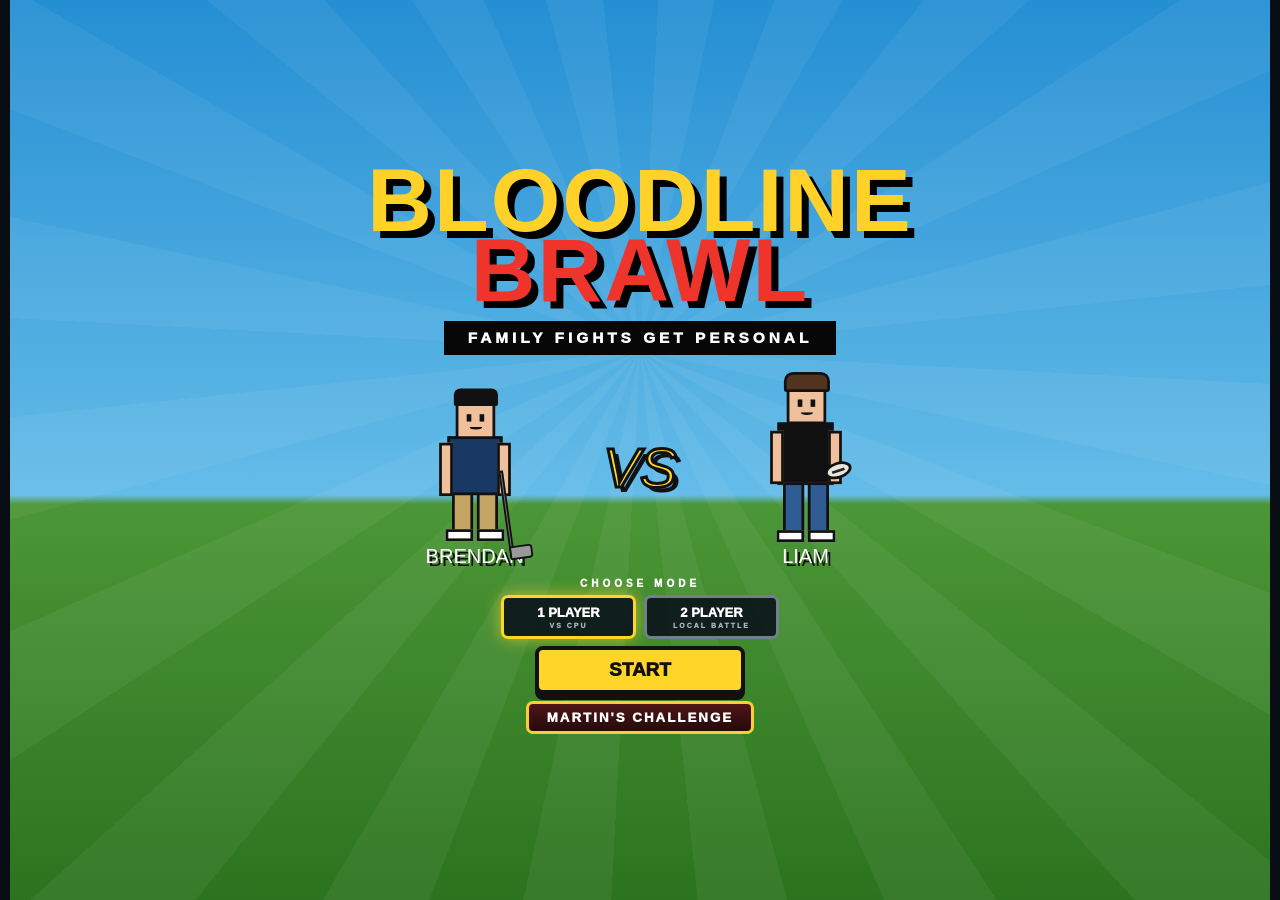
==== index.html @ a29c8150 "Update index.html" ====
<!DOCTYPE html>
<html lang="en">
<head>
  <meta charset="UTF-8">
  <meta
    name="viewport"
    content="width=device-width, initial-scale=1.0"
  >
  <title>Bloodline Brawl</title>
  <link rel="stylesheet" href="style.css">
</head>

<body>

<div id="game">

  <!-- =====================================================
       TITLE SCREEN
  ====================================================== -->

  <section
    id="titleScreen"
    class="screen title-screen active"
  >

    <div class="title-content">

      <h1 class="game-logo">
        BLOODLINE
        <span>BRAWL</span>
      </h1>

      <div class="tagline">
        FAMILY FIGHTS GET PERSONAL
      </div>


      <div class="title-versus-panel">

        <div class="title-fighter">

          <div
            id="titleLeftCharacter"
            class="title-character-space"
          ></div>

          <div
            id="titleLeftName"
            class="title-name"
          ></div>

        </div>


        <div class="title-vs">
          VS
        </div>


        <div class="title-fighter">

          <div
            id="titleRightCharacter"
            class="title-character-space"
          ></div>

          <div
            id="titleRightName"
            class="title-name"
          ></div>

        </div>

      </div>


      <div class="mode-title">
        CHOOSE MODE
      </div>


      <div class="mode-buttons">

        <button
          id="onePlayerButton"
          class="mode-button selected"
        >
          1 PLAYER
          <small>VS CPU</small>
        </button>

        <button
          id="twoPlayerButton"
          class="mode-button"
        >
          2 PLAYER
          <small>LOCAL BATTLE</small>
        </button>

      </div>


      <button
        id="startButton"
        class="big-button title-start"
      >
        START
      </button>


      <button
        id="martinChallengeButton"
        class="challenge-button"
      >
        MARTIN'S CHALLENGE
      </button>

    </div>

  </section>



  <!-- =====================================================
       CHARACTER SELECT
  ====================================================== -->

  <section
    id="selectScreen"
    class="screen select-screen"
  >

    <div
      id="selectModeLabel"
      class="screen-kicker"
    >
      1 PLAYER
    </div>

    <div class="screen-heading">
      SELECT YOUR FIGHTER
    </div>

    <div
      id="selectionPrompt"
      class="selection-prompt"
    >
      PLAYER 1 — CHOOSE YOUR FIGHTER
    </div>


    <div class="fighter-select">

      <button
        class="fighter-card"
        data-character="brendan"
      >
        <div
          class="card-model-holder"
          data-preview="brendan"
        ></div>
        <strong>BRENDAN</strong>
        <small>
          Golf Club • Big Drive • IPO
        </small>
      </button>


      <button
        class="fighter-card"
        data-character="grandaddy"
      >
        <div
          class="card-model-holder"
          data-preview="grandaddy"
        ></div>
        <strong>GRANDADDY</strong>
        <small>
          Hammer • Ladder • Yap Alert
        </small>
      </button>


      <button
        class="fighter-card"
        data-character="connor"
      >
        <div
          class="card-model-holder"
          data-preview="connor"
        ></div>
        <strong>CONNOR</strong>
        <small>
          Paintbrush • Paint Beast • Fried Chicken
        </small>
      </button>


      <button
        class="fighter-card"
        data-character="erin"
      >
        <div
          class="card-model-holder"
          data-preview="erin"
        ></div>
        <strong>ERIN</strong>
        <small>
          Hairbrush • Pimple Patch • Laundry Avalanche
        </small>
      </button>


      <button
        class="fighter-card"
        data-character="shannan"
      >
        <div
          class="card-model-holder"
          data-preview="shannan"
        ></div>
        <strong>SHANNAN</strong>
        <small>
          Syringe • Brainrot • Conspiracy
        </small>
      </button>


      <button
        class="fighter-card"
        data-character="liam"
      >
        <div
          class="card-model-holder"
          data-preview="liam"
        ></div>
        <strong>LIAM</strong>
        <small>
          Shoulder Check • Rugby Pass • Splash Zone
        </small>
      </button>


      <button
        class="fighter-card"
        data-character="grandmommy"
      >
        <div
          class="card-model-holder"
          data-preview="grandmommy"
        ></div>
        <strong>GRANDMOMMY</strong>
        <small>
          Spatula • Don Assist • Chair Yoga
        </small>
      </button>


      <button
        class="fighter-card"
        data-character="sean"
      >
        <div
          class="card-model-holder"
          data-preview="sean"
        ></div>
        <strong>SEAN</strong>
        <small>
          Baseball Bat • Plates • Zombie Deer
        </small>
      </button>


      <button
        id="martinCard"
        class="fighter-card locked"
        data-character="martin"
      >

        <div
          class="card-model-holder"
          data-preview="martin"
        ></div>

        <div class="lock-overlay">
          <strong>LOCKED</strong>
          <small>BEAT MARTIN TO UNLOCK</small>
        </div>

        <strong>MARTIN</strong>
        <small>
          Paws • Dog Breath • Clyde Returns
        </small>

      </button>

    </div>


    <div
      id="selectionText"
      class="selection-summary"
    >
      PLAYER 1: NOT SELECTED
    </div>


    <div class="screen-button-row">

      <button
        id="backToTitleButton"
        class="secondary-button"
      >
        BACK
      </button>

      <button
        id="mapSelectButton"
        class="big-button"
        disabled
      >
        CHOOSE MAP
      </button>

    </div>

  </section>



  <!-- =====================================================
       MARTIN CHALLENGE
  ====================================================== -->

  <section
    id="challengeScreen"
    class="screen challenge-screen"
  >

    <div class="challenge-kicker">
      SPECIAL CHALLENGE
    </div>

    <div class="screen-heading">
      DEFEAT MARTIN
    </div>

    <div class="challenge-layout">

      <div class="challenge-boss-panel">

        <div class="boss-label">
          BOSS
        </div>

        <div
          id="challengeMartinPreview"
          class="challenge-martin-preview"
        ></div>

        <div class="boss-name">
          MARTIN
        </div>

        <div class="boss-stats">
          115 HP • TOUGHER AI
        </div>

      </div>


      <div class="challenge-picker">

        <div class="challenge-prompt">
          CHOOSE YOUR FIGHTER
        </div>

        <div
          id="challengeFighterGrid"
          class="challenge-fighter-grid"
        ></div>

      </div>

    </div>


    <button
      id="challengeBackButton"
      class="secondary-button"
    >
      BACK
    </button>

  </section>



  <!-- =====================================================
       MAP SELECT
  ====================================================== -->

  <section
    id="mapScreen"
    class="screen map-screen"
  >

    <div
      id="mapModeLabel"
      class="screen-kicker"
    >
      1 PLAYER
    </div>

    <div class="screen-heading">
      SELECT BATTLEFIELD
    </div>


    <div class="map-grid">

      <button
        class="map-card selected"
        data-map="virginia"
      >

        <div class="map-preview virginia-preview">
          <div class="preview-sun"></div>
          <div class="virginia-estate-preview"></div>
          <div class="preview-tree t1"></div>
          <div class="preview-tree t2"></div>
        </div>

        <strong>
          SUBURBAN VIRGINIA
        </strong>

        <small>
          Big lawns. Bigger houses. Family business on the front lawn.
        </small>

      </button>


      <button
        class="map-card"
        data-map="westhampton"
      >

        <div class="map-preview westhampton-preview">
          <div class="preview-sun beach-sun"></div>
          <div class="preview-ocean"></div>
          <div class="preview-umbrella"></div>
          <div class="preview-icecream">
            ICE CREAM
          </div>
        </div>

        <strong>
          WESTHAMPTON BEACH
        </strong>

        <small>
          Sun, sand, ice cream, and absolutely nowhere to run.
        </small>

      </button>


      <button
        class="map-card"
        data-map="newcanaan"
      >

        <div class="map-preview newcanaan-preview">

          <div class="nc-preview-building nc-red">
            MARKET
          </div>

          <div class="nc-preview-building nc-white">
            CAFE
          </div>

          <div class="nc-preview-building nc-brick">
            SHOPS
          </div>

          <div class="preview-lamp"></div>

        </div>

        <strong>
          NEW CANAAN
        </strong>

        <small>
          Small-town charm. Big-time problems.
        </small>

      </button>


      <button
        class="map-card"
        data-map="madrid"
      >

        <div class="map-preview madrid-preview">
          <div class="madrid-preview-left"></div>
          <div class="madrid-preview-right"></div>
          <div class="madrid-preview-balcony b1"></div>
          <div class="madrid-preview-balcony b2"></div>
          <div class="preview-fountain"></div>
        </div>

        <strong>
          MADRID
        </strong>

        <small>
          A sunlit Spanish plaza built for a family showdown.
        </small>

      </button>

    </div>


    <div
      id="mapSelectionText"
      class="selection-summary"
    >
      MAP: SUBURBAN VIRGINIA
    </div>


    <div class="screen-button-row">

      <button
        id="backToFighterButton"
        class="secondary-button"
      >
        BACK
      </button>

      <button
        id="fightButton"
        class="big-button"
      >
        FIGHT
      </button>

    </div>

  </section>



  <!-- =====================================================
       FIGHT SCREEN
  ====================================================== -->

  <section
    id="fightScreen"
    class="screen fight-screen"
  >

    <div class="hud">

      <div class="hud-side">

        <div
          id="player1Name"
          class="hud-name"
        ></div>

        <div class="health-bar">

          <div
            id="player1DamageTrail"
            class="damage-trail"
          ></div>

          <div
            id="player1Health"
            class="health-fill"
          ></div>

        </div>

        <div class="ultimate-bar">
          <div id="player1Ultimate"></div>
        </div>

      </div>


      <div class="center-hud">

        <div
          id="roundScore"
          class="round-score"
        >
          0 - 0
        </div>

        <div
          id="roundLabel"
          class="round-label"
        >
          ROUND 1
        </div>

        <div
          id="roundText"
          class="round-text"
        ></div>

      </div>


      <div class="hud-side right">

        <div
          id="player2Name"
          class="hud-name"
        ></div>

        <div class="health-bar">

          <div
            id="player2DamageTrail"
            class="damage-trail"
          ></div>

          <div
            id="player2Health"
            class="health-fill"
          ></div>

        </div>

        <div class="ultimate-bar">
          <div id="player2Ultimate"></div>
        </div>

      </div>

    </div>



    <div
      id="arena"
      class="arena map-virginia"
    >

      <div class="map-decor">
        <div class="map-extra decor-one"></div>
        <div class="map-extra decor-two"></div>
        <div class="map-extra decor-three"></div>
        <div class="map-extra decor-four"></div>
      </div>


      <div id="effects"></div>


      <div
        id="battleIntro"
        class="battle-intro hidden"
      >

        <div
          id="battleMapName"
          class="battle-map-name"
        ></div>

        <div
          id="battleIntroRound"
          class="battle-intro-round"
        >
          ROUND 1
        </div>

        <div
          id="battleIntroWord"
          class="battle-intro-word"
        >
          READY...
        </div>

      </div>



      <div
        id="player1Fighter"
        class="fight-character"
      >

        <div class="motion-layer">
          <div class="visual-layer">
            <div class="fighter-model-slot"></div>
          </div>
        </div>

      </div>


      <div
        id="player2Fighter"
        class="fight-character"
      >

        <div class="motion-layer">
          <div class="visual-layer">
            <div class="fighter-model-slot"></div>
          </div>
        </div>

      </div>



      <div class="arena-abilities p1-abilities">

        <div class="ability-unit">

          <div
            id="player1SpecialOrb"
            class="ability-orb special-orb"
          >
            <div
              id="player1SpecialIcon"
              class="ability-icon"
            ></div>
          </div>

          <span
            id="player1SpecialKey"
            class="ability-key"
          >
            E
          </span>

        </div>


        <div class="ability-unit">

          <div
            id="player1UltimateOrb"
            class="ability-orb ultimate-orb"
          >
            <div
              id="player1UltimateIcon"
              class="ability-icon"
            ></div>
          </div>

          <span
            id="player1UltimateKey"
            class="ability-key"
          >
            F
          </span>

        </div>

      </div>



      <div class="arena-abilities p2-abilities">

        <div class="ability-unit">

          <div
            id="player2SpecialOrb"
            class="ability-orb special-orb"
          >
            <div
              id="player2SpecialIcon"
              class="ability-icon"
            ></div>
          </div>

          <span
            id="player2SpecialKey"
            class="ability-key"
          >
            CPU
          </span>

        </div>


        <div class="ability-unit">

          <div
            id="player2UltimateOrb"
            class="ability-orb ultimate-orb"
          >
            <div
              id="player2UltimateIcon"
              class="ability-icon"
            ></div>
          </div>

          <span
            id="player2UltimateKey"
            class="ability-key"
          >
            CPU
          </span>

        </div>

      </div>



      <div
        id="koOverlay"
        class="ko-overlay hidden"
      >

        <div class="ko-text">
          K.O.
        </div>

        <div
          id="winnerText"
          class="winner-text"
        ></div>

        <div
          id="matchStatus"
          class="match-status"
        ></div>

        <button
          id="newGameButton"
          class="new-game-button hidden"
        >
          NEW GAME
        </button>

      </div>

    </div>



    <!-- ONE PLAYER CONTROLS -->

    <div
      id="onePlayerControls"
      class="control-panel"
    >

      <div class="keyboard-guide">

        <span>
          A / D
          <b>MOVE</b>
        </span>

        <span>
          W
          <b>JUMP</b>
        </span>

        <span>
          S
          <b>DUCK</b>
        </span>

        <span>
          Q
          <b>BLOCK</b>
        </span>

      </div>


      <div class="action-buttons">

        <button
          id="onePlayerAttackButton"
          class="action-button"
        >
          MELEE
          <small>R</small>
        </button>

        <button
          id="onePlayerSpecialButton"
          class="action-button special-action"
        >
          SPECIAL
          <small>E</small>
        </button>

        <button
          id="onePlayerUltimateButton"
          class="action-button ultimate-action"
        >
          ULTIMATE
          <small>F</small>
        </button>

      </div>

    </div>



    <!-- TWO PLAYER -->

    <div
      id="twoPlayerControls"
      class="two-player-controls hidden"
    >

      <div class="two-player-control-side">

        <strong>
          PLAYER 1
        </strong>

        <span>
          WASD • Q BLOCK
        </span>

        <div class="two-player-action-row">

          <button class="two-control-button">
            MELEE
            <small>R</small>
          </button>

          <button class="two-control-button special">
            SPECIAL
            <small>E</small>
          </button>

        </div>

        <small class="ultimate-key-note">
          F = ULTIMATE
        </small>

      </div>


      <div class="two-player-control-side right">

        <strong>
          PLAYER 2
        </strong>

        <span>
          ARROWS • I BLOCK
        </span>

        <div class="two-player-action-row">

          <button class="two-control-button">
            MELEE
            <small>J</small>
          </button>

          <button class="two-control-button special">
            SPECIAL
            <small>K</small>
          </button>

        </div>

        <small class="ultimate-key-note">
          L = ULTIMATE
        </small>

      </div>

    </div>

  </section>

</div>

<script src="script.js?v=3"></script>

</body>
</html>
---- style.css ----
/* =====================================================
   GLOBAL
===================================================== */

* {
  box-sizing: border-box;
}

html,
body {
  margin: 0;
  width: 100%;
  min-height: 100%;
}

body {
  background: #080c13;
  color: white;

  font-family:
    Arial,
    Helvetica,
    sans-serif;

  user-select: none;
  overflow-x: hidden;
}

button {
  font-family: inherit;
}

#game {
  width: 100%;
  max-width: 1260px;
  margin: auto;
}

.screen {
  display: none;

  width: 100%;
  min-height: 100vh;

  padding:
    18px
    22px;

  flex-direction: column;
  align-items: center;
  justify-content: center;
}

.screen.active {
  display: flex;
}

.hidden {
  display: none !important;
}


/* =====================================================
   BUTTONS
===================================================== */

.big-button {
  min-width: 210px;

  padding:
    12px
    34px;

  background: #ffd52a;
  color: #111;

  border:
    4px solid #111;

  border-radius: 8px;

  box-shadow:
    0 6px 0 #111;

  font-size: 21px;
  font-weight: 1000;

  cursor: pointer;
}

.big-button:disabled {
  opacity: 0.45;
  filter: grayscale(1);
}

.secondary-button {
  min-width: 120px;

  padding:
    12px 22px;

  background: #18222d;
  color: white;

  border:
    3px solid #7b8792;

  border-radius: 7px;

  font-weight: 900;
  cursor: pointer;
}


/* =====================================================
   TITLE SCREEN — FITS NORMAL LAPTOP
===================================================== */

.title-screen {
  position: relative;

  width: 100%;

  height: 100vh;
  height: 100dvh;

  min-height: 0;

  padding:
    8px 18px;

  overflow: hidden;

  background:
    linear-gradient(
      #258fd3 0%,
      #64bce8 55%,
      #4b9636 56%,
      #2c731f 100%
    );
}

.title-screen::before {
  content: "";

  position: absolute;
  inset: 0;

  background:
    repeating-conic-gradient(
      from -15deg at 50% 39%,
      rgba(255,255,255,0.05) 0deg 9deg,
      transparent 9deg 18deg
    );
}

.title-content {
  position: relative;
  z-index: 5;

  width: 100%;
  height: 100%;

  display: flex;

  flex-direction: column;

  align-items: center;
  justify-content: center;
}

.game-logo {
  margin:
    0
    0
    0;

  line-height: 0.78;

  text-align: center;

  font-family:
    Impact,
    "Arial Black",
    sans-serif;

  font-size:
    clamp(
      58px,
      7vw,
      94px
    );

  letter-spacing: 2px;

  color: #ffd129;

  text-shadow:
    7px 7px 0 #000;
}

.game-logo span {
  display: block;
  color: #ef352b;
}

.tagline {
  margin-top: 15px;

  padding:
    8px
    24px;

  background: #070707;

  font-size:
    clamp(
      11px,
      1.2vw,
      16px
    );

  font-weight: 1000;
  letter-spacing: 4px;
}

.title-versus-panel {
  width: 100%;

  display: grid;

  grid-template-columns:
    200px
    95px
    200px;

  align-items: center;
  justify-content: center;

  column-gap: 18px;

  margin:
    13px
    auto
    5px;
}

.title-fighter {
  width: 200px;

  display: flex;

  flex-direction: column;

  align-items: center;
}

.title-character-space {
  width: 145px;
  height: 175px;

  display: flex;

  align-items: flex-end;
  justify-content: center;
}

.title-character-space
.pixel-person,
.title-character-space
.martin-model {
  transform:
    scale(0.92);

  transform-origin:
    bottom center;
}

.title-name {
  width: 100%;

  margin-top: 2px;

  text-align: center;

  font-family:
    Impact,
    "Arial Black",
    sans-serif;

  font-size: 20px;

  text-shadow:
    3px 3px #111;
}

.title-vs {
  width: 95px;

  display: flex;

  align-items: center;
  justify-content: center;

  font-family:
    Impact,
    "Arial Black",
    sans-serif;

  font-size: 55px;

  font-style: italic;

  color: #ffd52a;

  -webkit-text-stroke:
    3px #111;

  text-shadow:
    5px 5px #111;
}

.mode-title {
  margin-top: 5px;

  font-size: 10px;

  font-weight: 1000;
  letter-spacing: 4px;
}

.mode-buttons {
  display: flex;

  gap: 8px;

  margin:
    6px
    0
    7px;
}

.mode-button {
  min-width: 135px;

  padding:
    7px
    14px;

  background:
    rgba(8,15,23,0.88);

  color: white;

  border:
    3px solid #71808c;

  border-radius: 7px;

  font-size: 13px;

  font-weight: 1000;

  cursor: pointer;
}

.mode-button small {
  display: block;

  margin-top: 2px;

  font-size: 7px;

  color: #aeb8c1;

  letter-spacing: 2px;
}

.mode-button.selected {
  border-color: #ffd529;

  box-shadow:
    0 0 16px rgba(255,213,41,0.65);
}

.title-start {
  padding:
    9px
    34px;

  font-size: 19px;
}

.challenge-button {
  margin-top: 7px;

  padding:
    6px
    18px;

  color: #fff;

  background:
    linear-gradient(
      #4e1515,
      #250b0b
    );

  border:
    3px solid #ffcc38;

  border-radius: 7px;

  font-weight: 1000;

  letter-spacing: 2px;

  cursor: pointer;
}


/* =====================================================
   SELECT
===================================================== */

.select-screen,
.map-screen,
.challenge-screen {
  background:
    radial-gradient(
      circle at top,
      #213c58,
      #070c13 68%
    );
}

.screen-kicker,
.challenge-kicker {
  margin-bottom: 6px;

  color: #ffd52a;

  font-size: 11px;

  font-weight: 1000;

  letter-spacing: 5px;
}

.challenge-kicker {
  color: #ff6055;
}

.screen-heading {
  margin-bottom: 16px;

  font-family:
    Impact,
    "Arial Black",
    sans-serif;

  font-size:
    clamp(
      34px,
      5vw,
      58px
    );

  text-align: center;

  text-shadow:
    4px 4px #000;
}

.selection-prompt {
  margin-bottom: 15px;

  padding:
    7px
    18px;

  background: #111820;

  border:
    2px solid #566575;

  font-weight: 1000;

  letter-spacing: 2px;
}

.fighter-select {
  width: 100%;
  max-width: 1080px;

  display: grid;

  grid-template-columns:
    repeat(
      3,
      minmax(220px,1fr)
    );

  gap: 16px;
}

.fighter-card {
  position: relative;

  min-height: 330px;

  padding:
    18px 12px;

  background:
    linear-gradient(
      #172432,
      #101720
    );

  color: white;

  border:
    4px solid #57626d;

  border-radius: 10px;

  display: flex;

  flex-direction: column;

  align-items: center;
  justify-content: flex-end;

  cursor: pointer;

  overflow: hidden;
}

.fighter-card.p1-selected {
  border-color: #40aaff;

  box-shadow:
    0 0 28px rgba(64,170,255,0.5);
}

.fighter-card.p2-selected {
  border-color: #ff5b55;

  box-shadow:
    0 0 28px rgba(255,91,85,0.5);
}

.card-model-holder {
  height: 220px;

  display: flex;

  align-items: flex-end;
  justify-content: center;
}

.card-model-holder
.pixel-person,
.card-model-holder
.martin-model {
  transform:
    scale(1.03);

  transform-origin:
    bottom center;
}

.fighter-card strong {
  margin-top: 13px;
  font-size: 21px;
}

.fighter-card small {
  min-height: 34px;

  margin-top: 7px;

  color: #abb5bf;

  font-size: 11px;
}

.lock-overlay {
  display: none;

  position: absolute;

  inset: 0;

  z-index: 60;

  background:
    rgba(0,0,0,0.6);

  align-items: center;
  justify-content: center;

  flex-direction: column;
}

.fighter-card.locked
.lock-overlay {
  display: flex;
}

.selection-summary {
  margin:
    17px
    0;

  font-size: 17px;

  font-weight: 1000;
}

.screen-button-row {
  display: flex;
  gap: 12px;
}


/* =====================================================
   BASE HUMAN
===================================================== */

.pixel-person {
  position: relative;

  width: 100px;
  height: 185px;
}

.face {
  position: absolute;

  width: 43px;
  height: 45px;

  left: 29px;
  top: 27px;

  background: #efc09b;

  border:
    3px solid #111;

  border-radius: 3px;

  z-index: 8;
}

.eye {
  position: absolute;

  width: 5px;
  height: 8px;

  top: 15px;

  background: #111;
}

.eye-left {
  left: 9px;
}

.eye-right {
  right: 9px;
}

.mouth {
  position: absolute;

  width: 14px;
  height: 6px;

  left: 12px;
  bottom: 7px;

  border-bottom:
    3px solid #111;

  border-radius: 50%;
}

.arm {
  position: absolute;

  width: 15px;
  height: 58px;

  top: 76px;

  background: #efc09b;

  border:
    3px solid #111;

  z-index: 10;

  transform-origin:
    50% 8px;
}

.left-arm {
  left: 11px;
}

.right-arm {
  right: 11px;
}

.leg {
  position: absolute;

  width: 23px;
  height: 54px;

  top: 127px;

  border:
    3px solid #111;
}

.left-leg {
  left: 25px;
}

.right-leg {
  right: 25px;
}

.white-shoe,
.dark-shoe {
  position: absolute;

  width: 30px;
  height: 13px;

  top: 170px;

  border:
    3px solid #111;
}

.white-shoe {
  background: white;
}

.dark-shoe {
  background: #292b2e;
}

.left-shoe {
  left: 18px;
}

.right-shoe {
  right: 18px;
}


/* =====================================================
   BRENDAN
===================================================== */

.brendan-hair {
  position: absolute;

  width: 48px;
  height: 19px;

  left: 27px;
  top: 17px;

  background: #111;

  border:
    3px solid #111;

  border-radius:
    7px 7px 2px 2px;

  z-index: 10;
}

.brendan-shirt {
  position: absolute;

  width: 60px;
  height: 64px;

  left: 20px;
  top: 69px;

  background: #173963;

  border:
    3px solid #111;

  z-index: 2;
}

.khaki {
  background: #c4a565;
}

.golf-club {
  position: absolute;

  width: 5px;
  height: 96px;

  left: 5px;
  top: 27px;

  background: #777;

  border:
    2px solid #111;

  transform:
    rotate(-8deg);
}

.golf-club::after {
  content: "";

  position: absolute;

  width: 21px;
  height: 11px;

  left: -2px;
  bottom: -4px;

  background: #999;

  border:
    2px solid #111;

  border-radius:
    2px 4px 4px 2px;
}


/* =====================================================
   GRANDADDY
===================================================== */

.grandaddy-hair {
  position: absolute;

  width: 54px;
  height: 21px;

  left: 24px;
  top: 28px;

  background: #ddd;

  z-index: 3;
}

.orange-hat {
  position: absolute;

  width: 59px;
  height: 25px;

  left: 21px;
  top: 8px;

  background: #f26822;

  border:
    3px solid #111;

  border-radius:
    12px 12px 3px 3px;

  z-index: 20;
}

.orange-brim {
  position: absolute;

  width: 38px;
  height: 9px;

  left: 8px;
  top: 29px;

  background: #f26822;

  border:
    3px solid #111;

  z-index: 21;
}

.hat-letter {
  position: absolute;

  top: 9px;
  left: 43px;

  color: navy;

  font-size: 18px;

  font-weight: 1000;

  z-index: 22;
}

.glasses,
.sean-glasses {
  position: absolute;

  width: 18px;
  height: 14px;

  top: 42px;

  border:
    3px solid #111;

  z-index: 15;
}

.glasses-left,
.sean-glasses-left {
  left: 31px;
}

.glasses-right,
.sean-glasses-right {
  left: 51px;
}

.glasses-bridge,
.sean-glasses-bridge {
  position: absolute;

  width: 7px;
  height: 3px;

  left: 47px;
  top: 48px;

  background: #111;

  z-index: 16;
}

.grandaddy-shirt {
  position: absolute;

  width: 62px;
  height: 65px;

  left: 19px;
  top: 70px;

  background: #233f68;

  border:
    3px solid #111;
}

.black-pants {
  background: #161616;
}

.hammer {
  position: absolute;

  width: 6px;
  height: 68px;

  left: 10px;
  top: -26px;

  background: #79512f;

  border:
    2px solid #111;

  transform:
    rotate(24deg);
}

.hammer::before {
  content: "";

  position: absolute;

  width: 30px;
  height: 14px;

  left: -12px;
  top: -10px;

  background: #777;

  border:
    2px solid #111;
}

.hammer-square {
  position: absolute;

  width: 8px;
  height: 8px;

  left: -1px;
  top: -4px;

  background: #aaa;

  border:
    2px solid #444;

  z-index: 3;
}


/* =====================================================
   CONNOR
===================================================== */

.connor-hair {
  position: absolute;

  width: 48px;
  height: 20px;

  left: 27px;
  top: 17px;

  background: #583a25;

  border:
    3px solid #111;

  border-radius:
    8px 8px 3px 3px;

  z-index: 10;
}

.connor-stubble {
  position: absolute;

  width: 39px;
  height: 24px;

  left: 31px;
  top: 45px;

  z-index: 7;

  border-left:
    3px solid rgba(103,72,50,0.82);

  border-right:
    3px solid rgba(103,72,50,0.82);

  border-bottom:
    4px solid rgba(103,72,50,0.82);

  border-radius:
    0 0 14px 14px;
}

.connor-shirt {
  position: absolute;

  width: 56px;
  height: 62px;

  left: 22px;
  top: 71px;

  background: #8e2727;

  border:
    3px solid #111;
}

.gray-pants {
  background: #777b82;
}

.paintbrush {
  position: absolute;

  width: 7px;
  height: 47px;

  left: 5px;
  top: 25px;

  background: #7b4b2a;

  border:
    2px solid #111;

  transform:
    rotate(20deg);
}

.paintbrush::before {
  content: "";

  position: absolute;

  width: 20px;
  height: 17px;

  left: -8px;
  top: -13px;

  background: #d9d0b2;

  border:
    2px solid #111;
}

.paintbrush::after {
  content: "";

  position: absolute;

  width: 18px;
  height: 7px;

  left: -7px;
  top: -15px;

  background: #3ba6d8;

  border:
    2px solid #111;
}


/* =====================================================
   ERIN
===================================================== */

.erin-hair {
  position: absolute;

  width: 52px;
  height: 53px;

  left: 25px;
  top: 15px;

  background: #e5c35c;

  border:
    3px solid #111;

  border-radius:
    12px 12px 7px 7px;

  z-index: 4;
}

.erin-model .face {
  z-index: 6;
}

.erin-shirt {
  position: absolute;

  width: 58px;
  height: 60px;

  left: 21px;
  top: 71px;

  background: #f7f7f7;

  border:
    3px solid #111;
}

.blue-jeans {
  background: #3971a8;
}

.hairbrush {
  position: absolute;

  width: 7px;
  height: 58px;

  left: -5px;
  top: 18px;

  background: #e58aa5;

  border:
    2px solid #111;

  transform:
    rotate(34deg);
}

.hairbrush::before {
  content: "";

  position: absolute;

  width: 22px;
  height: 29px;

  left: -9px;
  top: -17px;

  background: #e58aa5;

  border:
    2px solid #111;

  border-radius: 8px;
}

.hairbrush::after {
  content: "";

  position: absolute;

  width: 14px;
  height: 20px;

  left: -5px;
  top: -12px;

  background:
    repeating-linear-gradient(
      90deg,
      #333 0 2px,
      transparent 2px 5px
    );
}


/* =====================================================
   SHANNAN — FACE FIX + BETTER SYRINGE
===================================================== */

.shannan-hair {
  position: absolute;

  width: 52px;
  height: 44px;

  left: 25px;
  top: 12px;

  background: #7b4c2c;

  border:
    3px solid #111;

  border-radius:
    12px 12px 4px 4px;

  z-index: 4;
}

.shannan-hair::before,
.shannan-hair::after {
  content: "";

  position: absolute;

  width: 13px;
  height: 36px;

  top: 17px;

  background: #7b4c2c;

  border-bottom:
    3px solid #111;

  z-index: 3;
}

.shannan-hair::before {
  left: -7px;

  border-left:
    3px solid #111;
}

.shannan-hair::after {
  right: -7px;

  border-right:
    3px solid #111;
}

.shannan-model .face {
  z-index: 8;
}

.shannan-shirt {
  position: absolute;

  width: 58px;
  height: 61px;

  left: 21px;
  top: 71px;

  background: #597c9b;

  border:
    3px solid #111;
}

.shannan-pants {
  background: #3d4652;
}

.syringe {
  position: absolute;

  width: 13px;
  height: 50px;

  left: 1px;
  top: 17px;

  background:
    linear-gradient(
      90deg,
      #dff8ff 0 55%,
      #87d6eb 56% 100%
    );

  border:
    2px solid #111;

  transform:
    rotate(28deg);

  z-index: 25;
}

.syringe::before {
  content: "";

  position: absolute;

  width: 3px;
  height: 30px;

  left: 3px;
  top: -29px;

  background: #c5c5c5;

  border:
    1px solid #111;
}

.syringe::after {
  content: "";

  position: absolute;

  width: 21px;
  height: 6px;

  left: -6px;
  bottom: -6px;

  background: #728f9b;

  border:
    2px solid #111;
}

.syringe-plunger {
  position: absolute;

  width: 17px;
  height: 4px;

  left: -4px;
  bottom: 8px;

  background: #e7f8fb;

  border:
    1px solid #111;
}


/* =====================================================
   LIAM
===================================================== */

.liam-model {
  height: 198px;
}

.liam-hair {
  position: absolute;

  width: 50px;
  height: 22px;

  left: 26px;
  top: 12px;

  background: #51331f;

  border:
    3px solid #111;

  border-radius:
    10px 10px 3px 3px;

  z-index: 10;
}

.liam-model .face {
  top: 24px;
}

.liam-shirt {
  position: absolute;

  width: 61px;
  height: 68px;

  left: 19px;
  top: 67px;

  background: #101010;

  border:
    3px solid #111;
}

.liam-blue-pants {
  background: #315b93;
}

.liam-model .leg {
  top: 132px;
  height: 60px;
}

.liam-model
.white-shoe {
  top: 184px;
}

.rugby-ball {
  position: absolute;

  width: 30px;
  height: 18px;

  left: -7px;
  top: 31px;

  background: #e9e6dc;

  border:
    3px solid #111;

  border-radius: 60%;

  transform:
    rotate(-18deg);

  z-index: 12;
}

.rugby-ball::after {
  content: "";

  position: absolute;

  width: 14px;
  height: 3px;

  left: 5px;
  top: 5px;

  background: #222;
}


/* =====================================================
   GRANDMOMMY
===================================================== */

.grandmommy-model {
  transform:
    scale(0.84);

  transform-origin:
    bottom center;
}

.grandmommy-hair {
  position: absolute;

  width: 48px;
  height: 19px;

  left: 27px;
  top: 19px;

  background: #874c38;

  border:
    3px solid #111;

  z-index: 10;
}

.grandmommy-shirt {
  position: absolute;

  width: 60px;
  height: 63px;

  left: 20px;
  top: 70px;

  background: #7655a5;

  border:
    3px solid #111;
}

.grandmommy-pants {
  background: #aaa18e;
}

.spatula {
  position: absolute;

  width: 7px;
  height: 57px;

  left: 5px;
  top: 20px;

  background: #794d2f;

  border:
    2px solid #111;

  transform:
    rotate(22deg);
}

.spatula::before {
  content: "";

  position: absolute;

  width: 25px;
  height: 29px;

  left: -10px;
  top: -23px;

  background: #aaa;

  border:
    3px solid #111;

  border-radius:
    3px 3px 6px 6px;
}


/* =====================================================
   SEAN + GUITAR
===================================================== */

.sean-hair {
  position: absolute;

  width: 48px;
  height: 20px;

  left: 27px;
  top: 17px;

  background: #101010;

  border:
    3px solid #111;

  border-radius:
    8px 8px 2px 2px;

  z-index: 10;
}

.sean-shirt {
  position: absolute;

  width: 59px;
  height: 63px;

  left: 20px;
  top: 70px;

  background: #3e7d3b;

  border:
    3px solid #111;

  z-index: 5;
}

.sean-pants {
  background: #64472f;
}

.baseball-bat {
  position: absolute;

  width: 10px;
  height: 76px;

  left: 3px;
  top: -6px;

  background:
    linear-gradient(
      #d5ac75,
      #9a6f3f
    );

  border:
    2px solid #111;

  border-radius: 5px;

  transform:
    rotate(25deg);
}

.guitar-back {
  position: absolute;

  width: 23px;
  height: 47px;

  left: 65px;
  top: 78px;

  z-index: 2;

  background: #b87832;

  border:
    3px solid #111;

  border-radius:
    45% 45% 55% 55%;

  transform:
    rotate(-17deg);
}

.guitar-back::before {
  content: "";

  position: absolute;

  width: 7px;
  height: 54px;

  left: 7px;
  top: -44px;

  background: #754725;

  border:
    2px solid #111;
}


/* =====================================================
   MARTIN — BEIGE HIGHER-QUALITY
===================================================== */

.martin-model {
  position: relative;

  width: 115px;
  height: 105px;

  transform-origin:
    bottom center;
}

.martin-body {
  position: absolute;

  width: 72px;
  height: 43px;

  left: 24px;
  top: 42px;

  background:
    linear-gradient(
      #cbb788,
      #b99b68
    );

  border:
    4px solid #4b3825;

  border-radius:
    45% 50% 40% 40%;
}

.martin-chest {
  position: absolute;

  width: 31px;
  height: 33px;

  left: 30px;
  top: 49px;

  background: #e3d6ae;

  border-radius: 50%;
}

.martin-head {
  position: absolute;

  width: 56px;
  height: 50px;

  left: 5px;
  top: 18px;

  background:
    linear-gradient(
      #cdbd91,
      #b89b68
    );

  border:
    4px solid #4b3825;

  border-radius:
    44% 46% 45% 43%;

  z-index: 4;
}

.martin-face-light {
  position: absolute;

  width: 33px;
  height: 26px;

  left: 10px;
  top: 17px;

  background: #e9dcb8;

  border-radius: 50%;
}

.martin-eye {
  position: absolute;

  width: 6px;
  height: 6px;

  top: 15px;

  background: #111;

  border-radius: 50%;

  z-index: 6;
}

.martin-eye.left {
  left: 13px;
}

.martin-eye.right {
  right: 13px;
}

.martin-nose {
  position: absolute;

  width: 8px;
  height: 7px;

  left: 24px;
  top: 29px;

  background: #111;

  border-radius: 50%;

  z-index: 8;
}

.martin-ear {
  position: absolute;

  width: 19px;
  height: 28px;

  top: -12px;

  background: #b59665;

  border:
    4px solid #4b3825;

  clip-path:
    polygon(
      50% 0,
      100% 100%,
      0 100%
    );
}

.martin-ear.left {
  left: 2px;
}

.martin-ear.right {
  right: 2px;
}

.martin-tail {
  position: absolute;

  width: 40px;
  height: 13px;

  right: 2px;
  top: 47px;

  background: #b39765;

  border:
    4px solid #4b3825;

  transform:
    rotate(-25deg);

  border-radius: 30%;
}

.martin-leg {
  position: absolute;

  width: 14px;
  height: 29px;

  top: 76px;

  background: #d2bd8b;

  border:
    4px solid #4b3825;
}

.martin-leg.leg-one {
  left: 29px;
}

.martin-leg.leg-two {
  left: 48px;
}

.martin-leg.leg-three {
  left: 70px;
}

.martin-leg.leg-four {
  left: 87px;
}


/* =====================================================
   MAP SELECT PREVIEWS
===================================================== */

.map-grid {
  width: 100%;
  max-width: 1000px;

  display: grid;

  grid-template-columns:
    repeat(
      2,
      minmax(250px,1fr)
    );

  gap: 20px;
}

.map-card {
  padding: 10px;

  background: #121b25;

  color: white;

  border:
    4px solid #56616c;

  border-radius: 10px;

  cursor: pointer;
}

.map-card.selected {
  border-color: #ffd52a;
}

.map-preview {
  position: relative;

  width: 100%;
  height: 145px;

  overflow: hidden;

  border-radius: 6px;

  border:
    2px solid #050607;
}

.preview-sun {
  position: absolute;

  width: 28px;
  height: 28px;

  right: 28px;
  top: 16px;

  border-radius: 50%;

  background: #ffd752;
}

.virginia-preview {
  background:
    linear-gradient(
      #7fc9ea 0 48%,
      #57a643 49%,
      #39842d 100%
    );
}

.virginia-estate-preview {
  position: absolute;

  left: 50%;
  bottom: 38px;

  transform:
    translateX(-50%);

  width: 170px;
  height: 70px;

  background: #e6dfd1;

  border:
    3px solid #57493e;
}

.virginia-estate-preview::before {
  content: "";

  position: absolute;

  left: -7px;
  top: -35px;

  width: 178px;
  height: 40px;

  background: #55504c;

  clip-path:
    polygon(
      7% 100%,
      19% 20%,
      50% 0,
      81% 20%,
      93% 100%
    );
}

.preview-tree {
  position: absolute;

  bottom: 25px;

  width: 14px;
  height: 40px;

  background: #6b4429;
}

.preview-tree::before {
  content: "";

  position: absolute;

  width: 55px;
  height: 55px;

  left: -21px;
  top: -36px;

  border-radius: 50%;

  background: #2f7c2c;
}

.preview-tree.t1 {
  left: 8%;
}

.preview-tree.t2 {
  right: 8%;
}

.westhampton-preview {
  background:
    linear-gradient(
      #7cccf0 0 43%,
      #2088c4 44%,
      #2ba3d4 62%,
      #ead291 63%,
      #dfbe72 100%
    );
}

.beach-sun {
  left: 30px;
  right: auto;
}

.preview-ocean {
  position: absolute;

  left: 0;
  right: 0;

  top: 65px;

  height: 4px;

  background:
    rgba(255,255,255,0.85);

  box-shadow:
    0 10px 0 rgba(255,255,255,0.45);
}

.preview-umbrella {
  position: absolute;

  right: 42px;
  bottom: 19px;

  width: 6px;
  height: 55px;

  background: #684b37;
}

.preview-umbrella::before {
  content: "";

  position: absolute;

  width: 70px;
  height: 35px;

  left: -32px;
  top: -5px;

  background:
    repeating-linear-gradient(
      90deg,
      #f04848 0 14px,
      white 14px 28px
    );

  border-radius:
    70px 70px 5px 5px;
}

.preview-icecream {
  position: absolute;

  left: 22px;
  bottom: 16px;

  width: 92px;
  height: 52px;

  background: #f3e5c6;

  border:
    3px solid #684b37;

  color: #684b37;

  font-size: 8px;

  font-weight: 1000;

  display: flex;

  align-items: center;
  justify-content: center;
}

.newcanaan-preview {
  background:
    linear-gradient(
      #8ac9e7 0 45%,
      #b9b3a8 46%,
      #686868 67%,
      #4d4d4d 100%
    );
}

.nc-preview-building {
  position: absolute;

  bottom: 46px;

  height: 75px;

  padding-top: 8px;

  border:
    3px solid #36291f;

  font-size: 9px;

  font-weight: 1000;

  color: #27201a;
}

.nc-red {
  left: 9px;

  width: 31%;

  background: #a94139;
}

.nc-white {
  left: 34.5%;

  width: 30%;

  background: #e8dfcf;
}

.nc-brick {
  right: 8px;

  width: 32%;

  background: #a55742;
}

.preview-lamp {
  position: absolute;

  left: 50%;
  bottom: 29px;

  width: 5px;
  height: 62px;

  background: #222;
}

.madrid-preview {
  background:
    linear-gradient(
      #71bee3 0 46%,
      #d0b582 47%,
      #b08d5f 100%
    );
}

.madrid-preview-left,
.madrid-preview-right {
  position: absolute;

  bottom: 43px;

  width: 43%;
  height: 96px;

  border:
    3px solid #704b31;
}

.madrid-preview-left {
  left: 2%;

  background: #d48c5f;
}

.madrid-preview-right {
  right: 2%;

  background: #d8b071;
}

.madrid-preview-balcony {
  position: absolute;

  width: 65px;
  height: 7px;

  bottom: 81px;

  background: #282828;

  border:
    2px solid #111;
}

.b1 {
  left: 10%;
}

.b2 {
  right: 10%;
}

.preview-fountain {
  position: absolute;

  left: 50%;
  bottom: 19px;

  transform:
    translateX(-50%);

  width: 72px;
  height: 25px;

  border-radius: 50%;

  background: #78bfd8;

  border:
    6px solid #95806b;
}


/* =====================================================
   FIGHT HUD
===================================================== */

.fight-screen {
  background: #090d12;

  justify-content: flex-start;
}

.hud {
  width: 100%;

  display: grid;

  grid-template-columns:
    1fr
    155px
    1fr;

  gap: 15px;

  align-items: start;
}

.hud-side.right {
  text-align: right;
}

.hud-name {
  margin-bottom: 5px;

  font-size: 18px;

  font-weight: 1000;
}

.health-bar {
  position: relative;

  width: 100%;
  height: 25px;

  background: #562020;

  border:
    3px solid white;

  overflow: hidden;
}

.damage-trail {
  position: absolute;

  inset: 0;

  width: 100%;

  background: #e14838;

  transition:
    width 0.65s ease-out;

  z-index: 1;
}

.health-fill {
  position: absolute;

  inset: 0;

  width: 100%;

  background: #2fd63a;

  transition:
    width 0.16s;

  z-index: 2;
}

.ultimate-bar {
  width: 100%;
  height: 11px;

  margin-top: 5px;

  background: #222;

  border:
    2px solid white;
}

.ultimate-bar div {
  width: 0;
  height: 100%;

  background: #ffd52a;

  transition:
    width 0.2s;
}

.center-hud {
  text-align: center;
}

.round-score {
  font-size: 25px;

  font-weight: 1000;
}

.round-label {
  margin-top: 5px;

  font-size: 10px;

  color: #8d98a2;

  font-weight: 1000;

  letter-spacing: 3px;
}

.round-text {
  min-height: 18px;

  margin-top: 4px;

  color: #ffd52a;

  font-size: 14px;

  font-weight: 1000;
}


/* =====================================================
   ARENA MAPS — RESTORED QUALITY
===================================================== */

.arena {
  position: relative;

  width: 100%;
  height: 500px;

  margin-top: 18px;

  overflow: hidden;

  border:
    4px solid #333;

  isolation: isolate;
}

.map-decor {
  position: absolute;

  inset: 0;

  z-index: -2;

  pointer-events: none;
}

.map-extra {
  display: none;
}

.map-virginia {
  background:
    linear-gradient(
      #7cc9eb 0 54%,
      #69b04e 55%,
      #3e8b31 100%
    );
}

.map-virginia .map-decor::before {
  content: "";

  position: absolute;

  left: 50%;
  bottom: 174px;

  transform:
    translateX(-50%);

  width: 410px;
  height: 170px;

  background:
    linear-gradient(
      90deg,
      #ddd5c8,
      #f0eadf 50%,
      #ddd5c8
    );

  border:
    7px solid #5b5147;
}

.map-virginia .map-decor::after {
  content: "";

  position: absolute;

  left: 50%;
  bottom: 334px;

  transform:
    translateX(-50%);

  width: 440px;
  height: 94px;

  background: #4d4a47;

  clip-path:
    polygon(
      6% 100%,
      18% 35%,
      38% 14%,
      50% 0,
      62% 14%,
      82% 35%,
      94% 100%
    );
}

.map-virginia .decor-one {
  display: block;

  position: absolute;

  left: 50%;
  bottom: 215px;

  transform:
    translateX(-50%);

  width: 325px;
  height: 74px;

  background:
    repeating-linear-gradient(
      90deg,
      transparent 0 24px,
      #739cad 24px 55px,
      #4c4b48 55px 60px,
      transparent 60px 82px
    );
}

.map-virginia .decor-two {
  display: block;

  position: absolute;

  left: 50%;
  bottom: 174px;

  transform:
    translateX(-50%);

  width: 52px;
  height: 95px;

  background: #684934;

  border:
    5px solid #3d3027;
}

.map-virginia .decor-three {
  display: block;

  position: absolute;

  left: 7%;
  right: 7%;
  bottom: 138px;

  height: 38px;

  background:
    linear-gradient(
      #2e7b2b,
      #205f21
    );

  border:
    4px solid #194d19;

  border-radius: 15px;
}

.map-westhampton {
  background:
    linear-gradient(
      #78c9ee 0 42%,
      #238fc9 43%,
      #2fa3d2 60%,
      #ead298 61%,
      #d7b56e 100%
    );
}

.map-westhampton .map-decor::before {
  content: "";

  position: absolute;

  left: 0;
  right: 0;

  top: 218px;

  height: 5px;

  background:
    rgba(255,255,255,0.9);

  box-shadow:
    0 17px 0 rgba(255,255,255,0.45),
    0 35px 0 rgba(255,255,255,0.25);
}

.map-westhampton .map-decor::after {
  content: "";

  position: absolute;

  right: 12%;
  bottom: 100px;

  width: 90px;
  height: 42px;

  border-radius:
    90px 90px 5px 5px;

  background:
    repeating-linear-gradient(
      90deg,
      #e44b4b 0 18px,
      white 18px 36px
    );

  border-bottom:
    5px solid #63452f;
}

.map-westhampton .decor-one {
  display: block;

  position: absolute;

  left: 7%;
  bottom: 82px;

  width: 120px;
  height: 84px;

  background: #f1e4c7;

  border:
    5px solid #684b37;

  z-index: 3;
}

.map-westhampton .decor-one::before {
  content: "";

  position: absolute;

  left: -8px;
  top: -24px;

  width: 126px;
  height: 27px;

  background:
    repeating-linear-gradient(
      90deg,
      #ef5555 0 18px,
      #fff4df 18px 36px
    );

  border:
    4px solid #684b37;
}

.map-westhampton .decor-one::after {
  content:
    "ICE CREAM";

  position: absolute;

  left: 16px;
  top: 20px;

  width: 76px;
  height: 38px;

  display: flex;

  align-items: center;
  justify-content: center;

  background: #6cb7cf;

  border:
    4px solid #684b37;

  color: white;

  font-size: 10px;

  font-weight: 1000;
}

.map-newcanaan {
  background:
    linear-gradient(
      #81c5e5 0 43%,
      #c8c4b9 44%,
      #c8c4b9 61%,
      #696969 62%,
      #454545 100%
    );
}

.map-newcanaan .map-decor::before {
  content:
    "MARKET       CAFE       BOOKS       SHOPS";

  position: absolute;

  left: 0;
  right: 0;

  bottom: 145px;

  height: 170px;

  padding:
    18px 30px;

  color: #2b2018;

  font-size: 12px;

  font-weight: 1000;

  letter-spacing: 3px;

  word-spacing: 50px;

  background:
    linear-gradient(
      90deg,
      #a9473f 0 24%,
      #e1dacd 24% 49%,
      #9d543f 49% 74%,
      #c8b296 74%
    );

  border-top:
    9px solid #614737;

  border-bottom:
    8px solid #4e3b2e;
}

.map-newcanaan .map-decor::after {
  content: "";

  position: absolute;

  left: 4%;
  right: 4%;

  bottom: 154px;

  height: 82px;

  background:
    repeating-linear-gradient(
      90deg,
      #79a8ba 0 75px,
      #3c4548 75px 81px,
      transparent 81px 112px
    );

  border-bottom:
    4px solid #42372f;
}

.map-madrid {
  background:
    linear-gradient(
      #72c2e5 0 48%,
      #d7bd86 49%,
      #bfa16a 100%
    );
}

.map-madrid .map-decor::before {
  content: "";

  position: absolute;

  left: 0;
  right: 0;

  bottom: 142px;

  height: 235px;

  background:
    linear-gradient(
      90deg,
      #d78b5d 0 20%,
      #c85f46 20% 40%,
      #dfb875 40% 61%,
      #d8905f 61% 81%,
      #c76d4d 81%
    );

  border-bottom:
    10px solid #78543a;
}

.map-madrid .map-decor::after {
  content: "";

  position: absolute;

  left: 3%;
  right: 3%;

  bottom: 188px;

  height: 135px;

  background:
    repeating-linear-gradient(
      90deg,
      #3d3733 0 20px,
      transparent 20px 58px
    );
}

.map-madrid .decor-one {
  display: block;

  position: absolute;

  left: 5%;
  right: 5%;

  bottom: 230px;

  height: 9px;

  background:
    repeating-linear-gradient(
      90deg,
      transparent 0 25px,
      #222 25px 78px,
      transparent 78px 110px
    );

  box-shadow:
    0 -67px 0 rgba(34,34,34,0.9);
}

.map-madrid .decor-two {
  display: block;

  position: absolute;

  left: 50%;
  bottom: 91px;

  transform:
    translateX(-50%);

  width: 140px;
  height: 38px;

  border-radius: 50%;

  background: #70bcd3;

  border:
    8px solid #8f806c;
}


/* =====================================================
   FIGHTER MOVEMENT + FACING
===================================================== */

.fight-character {
  position: absolute;

  bottom: 25px;

  width: 110px;
  height: 205px;

  transition:
    left 0.045s linear;

  z-index: 20;
}

.fight-character.face-left {
  transform:
    scaleX(-1);
}

.motion-layer,
.visual-layer {
  position: absolute;

  inset: 0;

  transform-origin:
    bottom center;
}

.walking .visual-layer {
  animation:
    walkBob
    0.22s
    infinite
    alternate;
}

@keyframes walkBob {

  from {
    transform:
      translateY(0);
  }

  to {
    transform:
      translateY(-4px);
  }

}

.crouching .visual-layer {
  transform:
    scaleY(0.68);

  transform-origin:
    bottom center;
}

.stunned .visual-layer {
  filter:
    saturate(0.5)
    brightness(1.2);
}

.blocking .visual-layer {
  transform:
    translateX(-2px)
    scaleY(0.98);
}


/* =====================================================
   ABILITY HUD
===================================================== */

.arena-abilities {
  position: absolute;

  bottom: 10px;

  display: flex;

  gap: 9px;

  z-index: 150;
}

.p1-abilities {
  left: 12px;
}

.p2-abilities {
  right: 12px;
}

.ability-unit {
  display: flex;

  flex-direction: column;

  align-items: center;
}

.ability-orb {
  --fill: 0deg;

  position: relative;

  width: 54px;
  height: 54px;

  display: flex;

  align-items: center;
  justify-content: center;

  border-radius: 50%;

  border:
    3px solid rgba(255,255,255,0.75);

  overflow: hidden;

  background: #121921;
}

.ability-orb::before {
  content: "";

  position: absolute;

  inset: 0;

  background:
    conic-gradient(
      currentColor var(--fill),
      rgba(255,255,255,0.10) 0deg
    );
}

.ability-orb::after {
  content: "";

  position: absolute;

  inset: 6px;

  background:
    radial-gradient(
      circle,
      #25313e,
      #111820 72%
    );

  border-radius: 50%;
}

.ability-icon {
  position: relative;

  z-index: 10;

  width: 34px;
  height: 34px;

  display: flex;

  align-items: center;
  justify-content: center;

  font-size: 18px;

  font-weight: 1000;
}

.special-orb {
  color: #44bfff;
}

.ultimate-orb {
  color: #ffd52a;
}

.ability-key {
  margin-top: 2px;

  padding:
    2px 5px;

  min-width: 28px;

  background: #111;

  border-radius: 4px;

  font-size: 8px;

  font-weight: 1000;

  text-align: center;
}


/* ICONS */

.mini-golf-icon {
  width: 5px;
  height: 28px;

  background: #ddd;

  transform:
    rotate(25deg);
}

.mini-ladder-icon {
  width: 23px;
  height: 30px;

  border-left:
    4px solid #d2b27c;

  border-right:
    4px solid #d2b27c;

  background:
    repeating-linear-gradient(
      #d2b27c 0 3px,
      transparent 3px 8px
    );
}

.mini-paint-icon {
  width: 11px;
  height: 28px;

  background: #7d4d2d;

  transform:
    rotate(25deg);
}

.mini-paint-icon::before {
  content: "";

  position: absolute;

  width: 18px;
  height: 10px;

  left: -4px;
  top: -4px;

  background: #47a2d4;
}

.mini-patch-icon {
  width: 26px;
  height: 26px;

  border-radius: 50%;

  background: #ff9bc5;

  border:
    3px solid white;
}

.mini-phone-icon {
  width: 19px;
  height: 29px;

  border:
    3px solid white;

  border-radius: 4px;

  background:
    linear-gradient(
      #ff4d8c,
      #754bff,
      #49c8ff
    );
}

.mini-rugby-icon {
  width: 28px;
  height: 17px;

  border-radius: 60%;

  background: #e7e4d8;

  border:
    3px solid white;

  transform:
    rotate(-20deg);
}

.mini-don-icon,
.mini-ipo-icon,
.mini-clyde-icon,
.mini-yap-icon {
  font-family:
    Impact,
    sans-serif;
}

.mini-don-icon {
  color: #ff5a4f;
}

.mini-ipo-icon {
  color: #ffd52a;
}

.mini-yap-icon {
  color: #ff4e43;

  font-size: 11px;
}

.mini-clyde-icon {
  color: #79cf63;

  font-size: 24px;
}

.mini-dish-icon {
  width: 27px;
  height: 11px;

  border-radius: 50%;

  background: white;

  border:
    3px solid #8aa0af;
}

.mini-breath-icon {
  width: 30px;
  height: 22px;

  background:
    radial-gradient(
      circle at 20% 70%,
      #afe272 0 18%,
      transparent 19%
    ),
    radial-gradient(
      circle at 50% 35%,
      #afe272 0 20%,
      transparent 21%
    ),
    radial-gradient(
      circle at 80% 65%,
      #afe272 0 18%,
      transparent 19%
    );
}

.mini-chicken-icon,
.mini-laundry-icon {
  font-size: 23px;
}

.mini-ufo-icon {
  width: 31px;
  height: 13px;

  border-radius: 50%;

  background: #8c9094;

  border:
    2px solid white;
}

.mini-splash-icon {
  width: 27px;
  height: 20px;

  background: #52bfff;

  clip-path:
    polygon(
      0 70%,
      20% 40%,
      35% 70%,
      50% 20%,
      66% 70%,
      80% 40%,
      100% 70%,
      80% 100%,
      20% 100%
    );
}

.mini-chair-icon {
  width: 25px;
  height: 28px;

  border:
    4px solid #aa774b;

  border-bottom: 0;
}

.mini-deer-icon {
  font-size: 25px;
}


/* =====================================================
   EFFECTS
===================================================== */

#effects {
  position: absolute;

  inset: 0;

  z-index: 50;

  pointer-events: none;
}

.effect {
  position: absolute;

  z-index: 100;
}

.comic-text {
  position: absolute;

  left: 50%;
  top: 20%;

  transform:
    translateX(-50%);

  font-family:
    Impact,
    "Arial Black",
    sans-serif;

  font-size:
    clamp(
      40px,
      7vw,
      80px
    );

  white-space: nowrap;

  -webkit-text-stroke:
    3px #111;

  text-shadow:
    6px 6px #111;

  z-index: 300;

  animation:
    comicPop
    1.55s
    forwards;
}

@keyframes comicPop {

  0% {
    opacity: 0;

    transform:
      translateX(-50%)
      scale(0.3);
  }

  20% {
    opacity: 1;

    transform:
      translateX(-50%)
      scale(1.12);
  }

  78% {
    opacity: 1;

    transform:
      translateX(-50%)
      scale(1);
  }

  100% {
    opacity: 0;

    transform:
      translateX(-50%)
      scale(0.93);
  }

}

.blue-text {
  color: #4ebcff;
}

.red-text {
  color: #ff5046;
}

.green-text {
  color: #57ff67;
}

.pink-text {
  color: #ff9bc5;
}

.purple-text {
  color: #c79bff;
}

.yellow-text {
  color: #ffd529;
}

.hit-spark-normal,
.hit-spark-special,
.hit-spark-ultimate {
  border-radius: 50%;

  animation:
    genericBurst
    0.3s
    forwards;
}

.hit-spark-normal {
  width: 28px;
  height: 28px;

  border:
    4px solid white;
}

.hit-spark-special {
  width: 40px;
  height: 40px;

  border:
    5px solid #4dc3ff;
}

.hit-spark-ultimate {
  width: 54px;
  height: 54px;

  border:
    6px solid #ffd52a;
}

@keyframes genericBurst {

  from {
    transform:
      scale(0.5);

    opacity: 1;
  }

  to {
    transform:
      scale(1.55);

    opacity: 0;
  }

}


/* =====================================================
   BRENDAN EFFECTS — RESTORED IPO
===================================================== */

.golf-ball {
  width: 13px;
  height: 13px;

  background: white;

  border:
    2px solid #aaa;

  border-radius: 50%;

  box-shadow:
    0 0 7px white;
}

.ipo-card {
  padding:
    7px 14px;

  background: #101821;

  color: white;

  border:
    3px solid #ffd52a;

  border-radius: 8px;

  font-size: 24px;

  font-weight: 1000;

  text-align: center;

  box-shadow:
    0 0 18px rgba(255,213,42,0.6);

  animation:
    ipoImpact
    0.7s
    forwards;
}

@keyframes ipoImpact {

  0% {
    transform:
      scale(0.5);

    opacity: 0;
  }

  65% {
    transform:
      scale(1.25);

    opacity: 1;
  }

  100% {
    transform:
      scale(1);

    opacity: 1;
  }

}


/* =====================================================
   CONNOR EFFECTS — RESTORED QUALITY
===================================================== */

.paint-splash {
  width: 72px;
  height: 37px;

  border-radius: 50%;

  background:
    radial-gradient(
      circle,
      #4da6d9 0 40%,
      #d2427c 41% 65%,
      #e4ba42 66%
    );

  animation:
    paintPop
    0.9s
    forwards;
}

@keyframes paintPop {

  0% {
    transform:
      scale(0.15);

    opacity: 0;
  }

  65% {
    transform:
      scale(1.18);

    opacity: 1;
  }

  100% {
    transform:
      scale(1);

    opacity: 1;
  }

}

.pixel-dino {
  position: absolute;

  width: 105px;
  height: 72px;

  transform-origin:
    center center;

  filter:
    drop-shadow(
      4px 5px 0 rgba(0,0,0,0.32)
    );
}

.pixel-dino-body {
  position: absolute;

  width: 54px;
  height: 31px;

  left: 26px;
  top: 25px;

  background: #4b9d4b;

  border:
    4px solid #173c20;
}

.pixel-dino-head {
  position: absolute;

  width: 38px;
  height: 30px;

  left: 65px;
  top: 9px;

  background: #58aa50;

  border:
    4px solid #173c20;
}

.pixel-dino-head::after {
  content: "";

  position: absolute;

  width: 24px;
  height: 14px;

  right: -12px;
  bottom: -5px;

  background: #58aa50;

  border:
    4px solid #173c20;
}

.pixel-dino-eye {
  position: absolute;

  width: 5px;
  height: 5px;

  left: 86px;
  top: 17px;

  background: #111;

  z-index: 4;
}

.pixel-dino-teeth {
  position: absolute;

  width: 19px;
  height: 6px;

  left: 92px;
  top: 37px;

  background:
    repeating-linear-gradient(
      90deg,
      white 0 4px,
      transparent 4px 7px
    );

  z-index: 5;
}

.pixel-dino-tail {
  position: absolute;

  width: 44px;
  height: 15px;

  left: -6px;
  top: 29px;

  background: #438e45;

  border:
    4px solid #173c20;

  clip-path:
    polygon(
      0 50%,
      100% 0,
      100% 100%
    );
}

.pixel-dino-leg-one,
.pixel-dino-leg-two {
  position: absolute;

  width: 12px;
  height: 28px;

  top: 48px;

  background: #438e45;

  border:
    4px solid #173c20;
}

.pixel-dino-leg-one {
  left: 37px;
}

.pixel-dino-leg-two {
  left: 67px;
}

.pixel-dino-arm {
  position: absolute;

  width: 18px;
  height: 7px;

  left: 68px;
  top: 38px;

  background: #438e45;

  border:
    3px solid #173c20;

  transform:
    rotate(24deg);
}

.pixel-dino-paint-one,
.pixel-dino-paint-two,
.pixel-dino-paint-three {
  position: absolute;

  z-index: 6;

  width: 9px;
  height: 9px;
}

.pixel-dino-paint-one {
  left: 34px;
  top: 31px;

  background: #3c9ad1;
}

.pixel-dino-paint-two {
  left: 51px;
  top: 40px;

  background: #db4f81;
}

.pixel-dino-paint-three {
  left: 72px;
  top: 20px;

  background: #e6c347;
}

.chicken-bucket {
  padding:
    9px 13px;

  background: #e63932;

  border:
    4px solid white;

  border-radius:
    5px 5px 12px 12px;

  font-size: 33px;

  box-shadow:
    4px 5px 0 #222;
}


/* =====================================================
   ERIN EFFECTS — RESTORED PIMPLE PATCH
===================================================== */

.pimple-projectile {
  width: 28px;
  height: 28px;

  border-radius: 50%;

  background:
    rgba(255,155,195,0.92);

  border:
    3px solid white;

  box-shadow:
    0 0 12px rgba(255,155,195,0.95);
}

.pimple-stuck {
  width: 90px;
  height: 110px;

  border-radius: 45%;

  background:
    rgba(255,155,195,0.66);

  border:
    5px solid rgba(255,235,245,0.9);

  box-shadow:
    0 0 18px rgba(255,140,185,0.8);

  animation:
    patchStretch
    0.3s
    infinite
    alternate;
}

@keyframes patchStretch {

  from {
    transform:
      scaleX(0.96);
  }

  to {
    transform:
      scaleX(1.07);
  }

}

.laundry-item {
  font-size: 70px;

  filter:
    drop-shadow(
      3px 4px 0 rgba(0,0,0,0.4)
    );
}


/* =====================================================
   BRAINROT PHONE — REELS REELS RESTORED
===================================================== */

.brainrot-phone {
  position: absolute;

  width: 145px;
  height: 250px;

  background: #101010;

  border:
    8px solid #ddd;

  border-radius: 20px;

  box-shadow:
    0 0 30px rgba(255,80,170,0.8);

  overflow: hidden;

  z-index: 220;
}

.brainrot-phone::before {
  content: "";

  position: absolute;

  left: 50%;
  top: 6px;

  transform:
    translateX(-50%);

  width: 45px;
  height: 8px;

  border-radius: 10px;

  background: #333;
}

.brainrot-screen {
  position: absolute;

  inset:
    17px 8px 8px;

  background:
    linear-gradient(
      #ff4e75,
      #824dff,
      #38c4ff
    );

  overflow: hidden;
}

.brainrot-screen::before {
  content: "";

  position: absolute;

  width: 110px;
  height: 110px;

  left: 10px;
  top: 30px;

  border-radius: 50%;

  background:
    radial-gradient(
      circle,
      #ffd95d,
      #ef476f
    );

  animation:
    reelPulse
    0.35s
    infinite
    alternate;
}

.brainrot-screen::after {
  content:
    "REELS   REELS\A REELS   REELS";

  white-space: pre;

  position: absolute;

  left: 8px;
  right: 8px;
  bottom: 15px;

  color: white;

  font-size: 12px;

  font-weight: 1000;

  line-height: 1.6;

  text-align: center;
}

@keyframes reelPulse {

  from {
    transform:
      scale(0.9)
      rotate(-6deg);
  }

  to {
    transform:
      scale(1.1)
      rotate(6deg);
  }

}


/* =====================================================
   UFO
===================================================== */

.ufo {
  width: 190px;
  height: 95px;

  filter:
    drop-shadow(
      0 0 16px rgba(80,255,120,0.85)
    );
}

.ufo-dome {
  position: absolute;

  width: 90px;
  height: 47px;

  left: 50px;
  top: 1px;

  background:
    linear-gradient(
      #bff6ff,
      #6cc3d2
    );

  border:
    5px solid #3b4d50;

  border-radius:
    50% 50% 28% 28%;
}

.ufo-body {
  position: absolute;

  width: 180px;
  height: 48px;

  left: 5px;
  top: 35px;

  background:
    linear-gradient(
      #aeb3b5,
      #575c5f
    );

  border:
    5px solid #25292b;

  border-radius: 50%;
}

.ufo-light {
  position: absolute;

  width: 14px;
  height: 14px;

  top: 62px;

  border-radius: 50%;

  background: #6dff77;

  box-shadow:
    0 0 12px #6dff77;
}

.ufo-light.one {
  left: 45px;
}

.ufo-light.two {
  left: 88px;
}

.ufo-light.three {
  right: 45px;
}

.ufo-beam {
  width: 120px;
  height: 340px;

  background:
    linear-gradient(
      rgba(76,255,91,0.92),
      rgba(127,255,142,0.28)
    );

  clip-path:
    polygon(
      35% 0,
      65% 0,
      100% 100%,
      0 100%
    );
}


/* =====================================================
   DOG BREATH
===================================================== */

.dog-breath-cloud {
  width: 175px;
  height: 120px;

  border-radius: 50%;

  background:
    radial-gradient(
      circle,
      rgba(190,230,90,0.9) 0 35%,
      rgba(120,180,60,0.8) 36% 62%,
      rgba(80,130,50,0.35) 63%
    );

  box-shadow:
    0 0 25px rgba(150,220,80,0.8);

  filter:
    blur(1px);
}

.dog-breath-cloud::before,
.dog-breath-cloud::after {
  content: "";

  position: absolute;

  border-radius: 50%;

  background:
    rgba(160,215,80,0.75);
}

.dog-breath-cloud::before {
  width: 85px;
  height: 85px;

  left: -35px;
  top: 20px;
}

.dog-breath-cloud::after {
  width: 105px;
  height: 95px;

  right: -40px;
  top: 10px;
}


/* =====================================================
   CHAIR YOGA — RESTORED
===================================================== */

.yoga-chair {
  width: 80px;
  height: 90px;

  position: absolute;
}

.yoga-chair-seat {
  position: absolute;

  width: 60px;
  height: 18px;

  left: 10px;
  top: 47px;

  background: #9a6a42;

  border:
    4px solid #472f1f;
}

.yoga-chair-back {
  position: absolute;

  width: 57px;
  height: 52px;

  left: 12px;
  top: 0;

  background: #a9794b;

  border:
    4px solid #472f1f;
}

.yoga-chair::before,
.yoga-chair::after {
  content: "";

  position: absolute;

  width: 6px;
  height: 33px;

  bottom: 0;

  background: #6f472d;

  border:
    2px solid #352116;
}

.yoga-chair::before {
  left: 15px;
}

.yoga-chair::after {
  right: 15px;
}


/* =====================================================
   ZOMBIE DEER — RESTORED
===================================================== */

.deer-grave,
.grave {
  width: 76px;
  height: 82px;

  background: #6d6d6d;

  border:
    5px solid #303030;

  border-radius:
    28px 28px 4px 4px;

  color: white;

  font-family:
    Impact,
    sans-serif;

  text-align: center;

  padding-top: 25px;
}

.zombie-deer {
  width: 130px;
  height: 110px;

  position: absolute;

  filter:
    drop-shadow(
      4px 5px 0 rgba(0,0,0,0.35)
    );
}

.deer-body {
  position: absolute;

  width: 75px;
  height: 42px;

  left: 35px;
  top: 46px;

  background: #716447;

  border:
    4px solid #332d21;

  border-radius: 45%;
}

.deer-head {
  position: absolute;

  width: 40px;
  height: 50px;

  left: 8px;
  top: 20px;

  background: #786c4e;

  border:
    4px solid #332d21;

  border-radius:
    45% 45% 35% 35%;
}

.deer-head::before,
.deer-head::after {
  content: "";

  position: absolute;

  width: 18px;
  height: 24px;

  top: -22px;

  border-top:
    5px solid #d0c3a5;

  border-left:
    4px solid #d0c3a5;
}

.deer-head::before {
  left: 2px;

  transform:
    rotate(-20deg);
}

.deer-head::after {
  right: 2px;

  transform:
    scaleX(-1)
    rotate(-20deg);
}

.deer-eye {
  position: absolute;

  width: 7px;
  height: 7px;

  top: 34px;

  border-radius: 50%;

  background: #81ff62;

  box-shadow:
    0 0 8px #81ff62;
}

.deer-eye.left {
  left: 17px;
}

.deer-eye.right {
  left: 32px;
}

.deer-leg {
  position: absolute;

  width: 11px;
  height: 34px;

  top: 78px;

  background: #5b513c;

  border:
    4px solid #332d21;
}

.deer-leg.one {
  left: 43px;
}

.deer-leg.two {
  left: 61px;
}

.deer-leg.three {
  left: 85px;
}

.deer-leg.four {
  left: 103px;
}


/* =====================================================
   CLYDE — RESTORED
===================================================== */

.clyde-model {
  width: 110px;
  height: 100px;

  filter:
    drop-shadow(
      4px 5px 0 rgba(0,0,0,0.35)
    );
}

.clyde-body {
  position: absolute;

  width: 70px;
  height: 42px;

  left: 25px;
  top: 40px;

  background: #b8a36f;

  border:
    4px solid #413423;

  border-radius: 45%;
}

.clyde-zombie-side {
  position: absolute;

  right: 0;
  top: 0;

  width: 35px;
  height: 100%;

  background: #6c8b57;

  border-left:
    3px solid #3b4d2d;
}

.clyde-head {
  position: absolute;

  width: 57px;
  height: 51px;

  left: 5px;
  top: 15px;

  background: #b8a36f;

  border:
    4px solid #413423;

  border-radius: 45%;

  z-index: 3;
}

.clyde-face-light {
  position: absolute;

  width: 31px;
  height: 24px;

  left: 11px;
  top: 19px;

  background: #dfd0a7;

  border-radius: 50%;
}

.clyde-eye {
  position: absolute;

  width: 7px;
  height: 7px;

  top: 15px;

  border-radius: 50%;
}

.normal-eye {
  left: 13px;

  background: #111;
}

.zombie-eye {
  right: 13px;

  background: #88ff5d;

  box-shadow:
    0 0 8px #88ff5d;
}

.clyde-nose {
  position: absolute;

  width: 8px;
  height: 7px;

  left: 24px;
  top: 31px;

  background: #111;

  border-radius: 50%;
}

.clyde-ear {
  position: absolute;

  width: 19px;
  height: 27px;

  top: -14px;

  background: #9a8657;

  border:
    4px solid #413423;

  clip-path:
    polygon(
      50% 0,
      100% 100%,
      0 100%
    );
}

.clyde-ear.left {
  left: 2px;
}

.clyde-ear.right {
  right: 2px;

  background: #66804e;
}

.clyde-tail {
  position: absolute;

  width: 39px;
  height: 12px;

  right: 1px;
  top: 46px;

  background: #8b7a50;

  border:
    4px solid #413423;

  transform:
    rotate(-24deg);
}

.clyde-leg {
  position: absolute;

  width: 13px;
  height: 27px;

  top: 73px;

  background: #9f8d5d;

  border:
    4px solid #413423;
}

.clyde-leg.one {
  left: 30px;
}

.clyde-leg.two {
  left: 49px;
}

.clyde-leg.three {
  left: 70px;

  background: #657d50;
}

.clyde-leg.four {
  left: 88px;

  background: #657d50;
}


/* =====================================================
   OTHER EFFECTS
===================================================== */

.rugby-projectile {
  width: 38px;
  height: 22px;

  border-radius: 60%;

  background: #ece9df;

  border:
    3px solid #111;
}

.flying-dish {
  width: 47px;
  height: 17px;

  border-radius: 50%;

  background: #f6f6f4;

  border:
    4px solid #8b9ba5;

  box-shadow:
    inset 0 0 0 4px #d5e2e8,
    0 3px 5px rgba(0,0,0,0.3);
}

.food-projectile {
  font-size: 48px;

  filter:
    drop-shadow(
      3px 4px 0 rgba(0,0,0,0.35)
    );
}

.food-splat {
  width: 75px;
  height: 45px;

  border-radius: 50%;

  background:
    radial-gradient(
      circle,
      #ffcb43,
      #e66745 60%,
      transparent 62%
    );
}

.yap-alert {
  padding:
    10px 24px;

  background: #cc1111;

  border:
    5px solid #fff;

  color: white;

  font-family:
    Impact,
    "Arial Black",
    sans-serif;

  font-size:
    clamp(
      35px,
      6vw,
      65px
    );

  text-shadow:
    4px 4px #111;

  box-shadow:
    0 0 30px rgba(255,0,0,0.8);
}

.yap-siren {
  width: 55px;
  height: 45px;

  border-radius:
    50% 50% 20% 20%;

  background:
    linear-gradient(
      90deg,
      #ff2424,
      #ff8e8e
    );

  border:
    4px solid #111;

  box-shadow:
    0 0 30px red;
}


/* =====================================================
   BATTLE INTRO
===================================================== */

.battle-intro {
  position: absolute;

  inset: 0;

  z-index: 400;

  display: flex;

  flex-direction: column;

  align-items: center;
  justify-content: center;

  background:
    rgba(0,0,0,0.42);

  pointer-events: none;
}

.battle-map-name {
  margin-bottom: 9px;

  padding:
    7px 18px;

  background:
    rgba(0,0,0,0.82);

  border:
    2px solid white;

  font-weight: 1000;

  letter-spacing: 5px;
}

.battle-intro-round {
  margin-bottom: 7px;

  font-size: 35px;

  font-weight: 1000;

  letter-spacing: 8px;
}

.battle-intro-word {
  font-family:
    Impact,
    "Arial Black",
    sans-serif;

  font-size:
    clamp(
      65px,
      11vw,
      135px
    );

  color: #ffd52a;

  text-shadow:
    6px 6px #c52b25,
    11px 11px #111;
}


/* =====================================================
   CONTROLS
===================================================== */

.control-panel {
  width: 100%;

  margin-top: 12px;

  padding:
    10px 14px;

  display: flex;

  justify-content: space-between;

  align-items: center;

  gap: 18px;

  background: #111820;

  border:
    1px solid #303943;

  border-radius: 10px;
}

.keyboard-guide {
  display: flex;

  gap: 18px;

  flex-wrap: wrap;

  color: #9aa5b0;

  font-size: 11px;

  font-weight: 800;
}

.keyboard-guide span {
  display: flex;

  flex-direction: column;
}

.keyboard-guide b {
  color: white;
}

.action-buttons {
  display: flex;

  gap: 8px;
}

.action-button {
  min-width: 82px;

  padding:
    8px 12px;

  border: none;

  border-radius: 8px;

  font-size: 12px;

  font-weight: 1000;
}

.special-action {
  background: #5baeff;
}

.ultimate-action {
  background: #ffd52a;
}

.two-player-controls {
  width: 100%;

  margin-top: 12px;

  padding:
    10px 16px;

  display: grid;

  grid-template-columns:
    1fr 1fr;

  gap: 20px;

  background: #111820;

  border-radius: 8px;
}

.two-player-control-side {
  display: flex;

  flex-direction: column;

  align-items: flex-start;

  gap: 4px;
}

.two-player-control-side.right {
  align-items: flex-end;
}

.two-player-action-row {
  display: flex;

  gap: 7px;
}

.two-control-button {
  padding:
    7px 13px;

  border: 0;

  border-radius: 6px;

  font-weight: 1000;
}

.two-control-button.special {
  background: #59b1ff;
}

.ultimate-key-note {
  color: #ffd529;

  font-weight: 1000;
}


/* =====================================================
   KO
===================================================== */

.ko-overlay {
  position: absolute;

  inset: 0;

  z-index: 500;

  display: flex;

  flex-direction: column;

  align-items: center;
  justify-content: center;

  background:
    rgba(0,0,0,0.43);
}

.ko-text {
  font-family:
    Impact,
    "Arial Black",
    sans-serif;

  font-size:
    clamp(
      85px,
      15vw,
      150px
    );

  color: #ffcf27;

  text-shadow:
    7px 7px #b31916,
    12px 12px #111;
}

.winner-text {
  margin-top: 10px;

  font-size: 28px;

  font-weight: 1000;
}

.match-status {
  margin-top: 7px;

  color: #ffd52a;

  font-size: 15px;

  font-weight: 1000;

  letter-spacing: 3px;
}

.new-game-button {
  margin-top: 20px;

  padding:
    11px 26px;

  background: #111;

  color: white;

  border:
    3px solid white;

  border-radius: 6px;

  font-size: 17px;

  font-weight: 1000;

  cursor: pointer;
}


/* =====================================================
   RESPONSIVE
===================================================== */

@media (max-height: 820px) {

  .game-logo {
    font-size:
      clamp(
        52px,
        6vw,
        78px
      );
  }

  .tagline {
    margin-top: 10px;
  }

  .title-character-space {
    height: 150px;
  }

  .title-character-space
  .pixel-person,
  .title-character-space
  .martin-model {
    transform:
      scale(0.8);
  }

  .title-versus-panel {
    margin-top: 8px;
  }

  .title-vs {
    font-size: 48px;
  }

}

@media (max-width: 1000px) {

  .fighter-select {
    grid-template-columns:
      repeat(
        2,
        minmax(190px,1fr)
      );
  }

}

@media (max-width: 700px) {

  .fighter-select,
  .map-grid {
    grid-template-columns:
      1fr;
  }

  .arena {
    height: 400px;
  }

  .hud {
    grid-template-columns:
      1fr
      90px
      1fr;
  }

}


/* =====================================================
   MASTER UPDATE ADDITIONS
   Kelly + Leah + Sean ice cream cone + melee polish
   Existing visual systems above are intentionally preserved.
===================================================== */

/* -----------------------------------------------------
   KELLY
----------------------------------------------------- */

.kelly-model {
  height: 185px;
}

.kelly-hair {
  position: absolute;
  width: 50px;
  height: 24px;
  left: 26px;
  top: 16px;
  background: #65412a;
  border: 3px solid #111;
  border-radius: 10px 10px 4px 4px;
  z-index: 10;
}

.kelly-hair::before,
.kelly-hair::after {
  content: "";
  position: absolute;
  top: 12px;
  width: 10px;
  height: 24px;
  background: #65412a;
  border-bottom: 3px solid #111;
}

.kelly-hair::before {
  left: -5px;
  border-left: 3px solid #111;
}

.kelly-hair::after {
  right: -5px;
  border-right: 3px solid #111;
}

.kelly-shirt {
  position: absolute;
  width: 58px;
  height: 62px;
  left: 21px;
  top: 71px;
  background: #111;
  border: 3px solid #111;
  z-index: 5;
}

.kelly-pants {
  background: #74777c;
}

.shovel {
  position: absolute;
  width: 7px;
  height: 76px;
  left: 4px;
  top: -4px;
  background: #745034;
  border: 2px solid #111;
  transform: rotate(24deg);
  transform-origin: 50% 80%;
  z-index: 24;
}

.shovel::before {
  content: "";
  position: absolute;
  width: 28px;
  height: 33px;
  left: -12px;
  top: -28px;
  background: linear-gradient(#9ca3a8, #666d72);
  border: 3px solid #111;
  border-radius: 5px 5px 13px 13px;
  clip-path: polygon(16% 0, 84% 0, 100% 70%, 50% 100%, 0 70%);
}

.shovel::after {
  content: "";
  position: absolute;
  width: 20px;
  height: 14px;
  left: -8px;
  bottom: -12px;
  border: 4px solid #573a27;
  border-bottom: 0;
  border-radius: 12px 12px 0 0;
}

/* -----------------------------------------------------
   LEAH
----------------------------------------------------- */

.leah-model {
  height: 178px;
  transform: scale(0.96);
  transform-origin: bottom center;
}

.leah-hair {
  position: absolute;
  width: 52px;
  height: 48px;
  left: 25px;
  top: 14px;
  background: #111;
  border: 3px solid #111;
  border-radius: 12px 12px 6px 6px;
  z-index: 4;
}

.leah-model .face {
  z-index: 8;
}

.leah-hoodie {
  position: absolute;
  width: 62px;
  height: 65px;
  left: 19px;
  top: 69px;
  background: #7d838a;
  border: 3px solid #111;
  border-radius: 8px 8px 3px 3px;
  z-index: 5;
}

.leah-hoodie::before {
  content: "";
  position: absolute;
  width: 34px;
  height: 18px;
  left: 11px;
  top: -11px;
  border: 4px solid #636970;
  border-bottom: 0;
  border-radius: 18px 18px 0 0;
}

.leah-blue-pants {
  background: #35669d;
}

.knitting-needles {
  position: absolute;
  left: -3px;
  top: 15px;
  width: 28px;
  height: 58px;
  transform-origin: 50% 85%;
  z-index: 25;
}

.knitting-needles::before,
.knitting-needles::after {
  content: "";
  position: absolute;
  width: 4px;
  height: 61px;
  top: -5px;
  background: linear-gradient(#eee, #9ba4ac);
  border: 1px solid #111;
  border-radius: 3px;
  transform-origin: bottom center;
}

.knitting-needles::before {
  left: 7px;
  transform: rotate(-13deg);
}

.knitting-needles::after {
  right: 7px;
  transform: rotate(13deg);
}

/* -----------------------------------------------------
   SEAN / DAD ICE CREAM CONE
----------------------------------------------------- */

.guitar-back {
  display: none;
}

.ice-cream-cone {
  position: absolute;
  width: 30px;
  height: 58px;
  left: -7px;
  top: 5px;
  transform: rotate(21deg);
  transform-origin: 50% 85%;
  z-index: 26;
}

.ice-cream-cone::before {
  content: "";
  position: absolute;
  width: 31px;
  height: 31px;
  left: -1px;
  top: -10px;
  background: radial-gradient(circle at 42% 35%, #fff6de 0 25%, #f0c880 26% 64%, #d9a553 65%);
  border: 3px solid #111;
  border-radius: 50%;
  box-shadow: 0 -11px 0 -5px #efbf73;
}

.ice-cream-cone::after {
  content: "";
  position: absolute;
  width: 27px;
  height: 40px;
  left: 1px;
  top: 18px;
  background:
    repeating-linear-gradient(45deg, transparent 0 7px, rgba(110,71,35,0.4) 7px 9px),
    repeating-linear-gradient(-45deg, #d6a85f 0 7px, #a97736 7px 9px);
  border: 3px solid #111;
  clip-path: polygon(0 0, 100% 0, 50% 100%);
}

/* -----------------------------------------------------
   NEW ABILITY ICONS
----------------------------------------------------- */

.mini-pill-icon {
  position: relative;
  width: 29px;
  height: 15px;
  border-radius: 12px;
  background: linear-gradient(90deg, #ff6666 0 50%, #f7f7f7 50%);
  border: 2px solid white;
  transform: rotate(-25deg);
}

.mini-yarn-icon {
  width: 29px;
  height: 29px;
  border-radius: 50%;
  background:
    repeating-radial-gradient(circle at 40% 40%, #d46ad7 0 3px, #9f4fac 3px 6px);
  border: 2px solid white;
}

.mini-patient-icon {
  width: 30px;
  height: 24px;
  border-radius: 50%;
  background:
    radial-gradient(circle at 25% 60%, #95e25f 0 18%, transparent 20%),
    radial-gradient(circle at 55% 30%, #b26be8 0 20%, transparent 22%),
    radial-gradient(circle at 78% 65%, #72d348 0 18%, transparent 20%);
}

.mini-yarnageddon-icon {
  font-size: 25px;
  line-height: 1;
}

/* -----------------------------------------------------
   KELLY PILL PROJECTILES / PATIENT ZERO
----------------------------------------------------- */

.pill-projectile {
  width: 42px;
  height: 20px;
  border-radius: 14px;
  border: 3px solid #111;
  background: linear-gradient(90deg, #f15b64 0 49%, #f7f7f7 50% 100%);
  box-shadow: 0 3px 0 rgba(0,0,0,0.25);
}

.pill-projectile.blue {
  background: linear-gradient(90deg, #53a9ea 0 49%, #f7f7f7 50% 100%);
}

.pill-projectile.yellow {
  background: linear-gradient(90deg, #ffd45a 0 49%, #f7f7f7 50% 100%);
}

.patient-zero-cloud {
  width: 240px;
  height: 145px;
  border-radius: 50%;
  background:
    radial-gradient(circle at 25% 55%, rgba(137,219,83,0.95) 0 24%, transparent 26%),
    radial-gradient(circle at 48% 33%, rgba(166,92,211,0.92) 0 28%, transparent 30%),
    radial-gradient(circle at 70% 62%, rgba(101,185,63,0.92) 0 25%, transparent 27%),
    radial-gradient(circle at 52% 64%, rgba(129,74,179,0.8) 0 34%, transparent 36%);
  filter: drop-shadow(0 0 18px rgba(123,220,83,0.7));
  opacity: 0.94;
}

.patient-zero-cloud::before,
.patient-zero-cloud::after {
  content: "";
  position: absolute;
  border-radius: 50%;
  background: rgba(126,205,76,0.68);
}

.patient-zero-cloud::before {
  width: 95px;
  height: 95px;
  left: -42px;
  top: 28px;
}

.patient-zero-cloud::after {
  width: 105px;
  height: 105px;
  right: -42px;
  top: 16px;
  background: rgba(153,91,204,0.6);
}

.patient-zero-pulse {
  width: 70px;
  height: 70px;
  border: 8px solid #88db56;
  border-radius: 50%;
  box-shadow: 0 0 25px #a567d9;
  animation: patientPulse 0.85s forwards;
}

@keyframes patientPulse {
  from {
    transform: scale(0.2);
    opacity: 1;
  }
  to {
    transform: scale(4.2);
    opacity: 0;
  }
}

/* -----------------------------------------------------
   LEAH TANGLED / YARNAGEDDON
----------------------------------------------------- */

.yarn-projectile {
  width: 52px;
  height: 52px;
  border-radius: 50%;
  border: 3px solid #111;
  background:
    repeating-radial-gradient(circle at 42% 40%, #d16bd6 0 4px, #8f4997 4px 8px);
  filter: drop-shadow(3px 4px 0 rgba(0,0,0,0.28));
}

.yarn-projectile::after {
  content: "";
  position: absolute;
  width: 55px;
  height: 4px;
  right: 38px;
  top: 24px;
  background: #bd5bc5;
  border-radius: 4px;
}

.yarn-wrap {
  width: 95px;
  height: 135px;
  border-radius: 42%;
  border: 7px solid #bb5fc5;
  background:
    repeating-linear-gradient(18deg, transparent 0 9px, rgba(212,106,215,0.9) 9px 14px),
    repeating-linear-gradient(-18deg, transparent 0 12px, rgba(150,74,164,0.7) 12px 17px);
  box-shadow: 0 0 14px rgba(209,100,218,0.75);
  animation: yarnBind 0.3s infinite alternate;
}

@keyframes yarnBind {
  from { transform: scaleX(0.95); }
  to { transform: scaleX(1.04); }
}

.giant-yarn-ball {
  width: 92px;
  height: 92px;
  border-radius: 50%;
  border: 5px solid #4b2d50;
  background:
    repeating-radial-gradient(circle at 40% 40%, #d06bd7 0 6px, #8a4a93 6px 12px);
  filter: drop-shadow(5px 6px 0 rgba(0,0,0,0.32));
}

.knitting-burst {
  padding: 8px 16px;
  border: 4px solid #f2d9f5;
  border-radius: 12px;
  background: rgba(103,54,110,0.92);
  font-family: Impact, "Arial Black", sans-serif;
  font-size: 22px;
  letter-spacing: 2px;
  color: white;
  box-shadow: 0 0 20px rgba(209,105,215,0.55);
}

/* -----------------------------------------------------
   UNIVERSAL MELEE POLISH
   JS toggles the classes below only during basic attacks.
----------------------------------------------------- */

.fight-character.melee-windup .weapon-arm {
  animation: meleeArmWindup 0.12s ease-out forwards;
}

.fight-character.melee-strike .weapon-arm {
  animation: meleeArmStrike 0.16s cubic-bezier(.15,.75,.2,1) forwards;
}

.fight-character.melee-recover .weapon-arm {
  animation: meleeArmRecover 0.16s ease-out forwards;
}

@keyframes meleeArmWindup {
  from { transform: rotate(0deg); }
  to { transform: rotate(-27deg); }
}

@keyframes meleeArmStrike {
  from { transform: rotate(-27deg); }
  to { transform: rotate(54deg); }
}

@keyframes meleeArmRecover {
  from { transform: rotate(54deg); }
  to { transform: rotate(0deg); }
}

/* Larger readable individual weapon arcs. */
.fight-character.melee-strike .golf-club {
  animation: golfSwing 0.18s ease-out forwards;
}

.fight-character.melee-strike .hammer {
  animation: hammerSwing 0.18s ease-out forwards;
}

.fight-character.melee-strike .paintbrush {
  animation: brushSwing 0.18s ease-out forwards;
}

.fight-character.melee-strike .hairbrush {
  animation: hairbrushSwing 0.18s ease-out forwards;
}

.fight-character.melee-strike .syringe {
  animation: syringeThrust 0.17s ease-out forwards;
}

.fight-character.melee-strike .spatula {
  animation: spatulaSwing 0.18s ease-out forwards;
}

.fight-character.melee-strike .ice-cream-cone {
  animation: coneSwing 0.18s ease-out forwards;
}

.fight-character.melee-strike .shovel {
  animation: shovelSwing 0.19s ease-out forwards;
}

.fight-character.melee-strike .knitting-needles {
  animation: needleThrust 0.17s ease-out forwards;
}

@keyframes golfSwing {
  from { transform: rotate(-24deg); }
  to { transform: rotate(78deg); }
}

@keyframes hammerSwing {
  from { transform: rotate(-28deg); }
  to { transform: rotate(82deg); }
}

@keyframes brushSwing {
  from { transform: rotate(-18deg); }
  to { transform: rotate(73deg); }
}

@keyframes hairbrushSwing {
  from { transform: rotate(-20deg); }
  to { transform: rotate(76deg); }
}

@keyframes syringeThrust {
  from { transform: rotate(22deg) translateY(0); }
  to { transform: rotate(79deg) translateY(-18px); }
}

@keyframes spatulaSwing {
  from { transform: rotate(-18deg); }
  to { transform: rotate(76deg); }
}

@keyframes coneSwing {
  from { transform: rotate(-26deg); }
  to { transform: rotate(76deg); }
}

@keyframes shovelSwing {
  from { transform: rotate(-35deg); }
  to { transform: rotate(78deg); }
}

@keyframes needleThrust {
  from { transform: translateX(-2px) rotate(-8deg); }
  to { transform: translateX(27px) rotate(16deg); }
}

/* Liam's melee is a body-driven rugby shoulder check. */
.fight-character.liam-melee-windup .motion-layer {
  animation: liamShoulderWindup 0.12s ease-out forwards;
}

.fight-character.liam-melee-strike .motion-layer {
  animation: liamShoulderStrike 0.18s cubic-bezier(.12,.82,.2,1) forwards;
}

.fight-character.liam-melee-recover .motion-layer {
  animation: liamShoulderRecover 0.17s ease-out forwards;
}

@keyframes liamShoulderWindup {
  from { transform: translateX(0) rotate(0deg); }
  to { transform: translateX(-8px) rotate(-4deg); }
}

@keyframes liamShoulderStrike {
  from { transform: translateX(-8px) rotate(-4deg); }
  to { transform: translateX(34px) rotate(6deg); }
}

@keyframes liamShoulderRecover {
  from { transform: translateX(34px) rotate(6deg); }
  to { transform: translateX(0) rotate(0deg); }
}

/* Martin uses a paw swipe instead of a human weapon arm. */
.fight-character.martin-melee-windup .martin-head {
  animation: martinSwipeWindup 0.12s ease-out forwards;
}

.fight-character.martin-melee-strike .martin-model {
  animation: martinPawSwipe 0.18s ease-out forwards;
}

.fight-character.martin-melee-recover .martin-model {
  animation: martinSwipeRecover 0.16s ease-out forwards;
}

@keyframes martinSwipeWindup {
  from { transform: translateX(0); }
  to { transform: translateX(-7px); }
}

@keyframes martinPawSwipe {
  from { transform: translateX(-4px) rotate(-2deg); }
  to { transform: translateX(24px) rotate(5deg); }
}

@keyframes martinSwipeRecover {
  from { transform: translateX(24px) rotate(5deg); }
  to { transform: translateX(0) rotate(0deg); }
}

/* Defender recoil and impact feedback. */
.fight-character.hit-recoil .motion-layer {
  animation: fighterHitRecoil 0.2s ease-out;
}

.fight-character.block-recoil .motion-layer {
  animation: fighterBlockRecoil 0.16s ease-out;
}

@keyframes fighterHitRecoil {
  0% { transform: translateX(0) rotate(0deg); }
  45% { transform: translateX(-11px) rotate(-4deg); }
  100% { transform: translateX(0) rotate(0deg); }
}

@keyframes fighterBlockRecoil {
  0% { transform: translateX(0); }
  50% { transform: translateX(-6px); }
  100% { transform: translateX(0); }
}

.melee-impact-burst {
  width: 42px;
  height: 42px;
  border-radius: 50%;
  background:
    radial-gradient(circle, white 0 14%, #ffd34f 15% 33%, #ff6d3b 34% 52%, transparent 53%),
    conic-gradient(from 0deg, transparent 0 8%, white 8% 12%, transparent 12% 22%, white 22% 27%, transparent 27% 43%, white 43% 48%, transparent 48% 100%);
  filter: drop-shadow(0 0 7px rgba(255,220,90,0.9));
  animation: meleeBurst 0.22s forwards;
}

@keyframes meleeBurst {
  from {
    transform: scale(0.35) rotate(0deg);
    opacity: 1;
  }
  to {
    transform: scale(1.55) rotate(25deg);
    opacity: 0;
  }
}

.block-impact-burst {
  width: 34px;
  height: 34px;
  border-radius: 50%;
  border: 5px solid #78d3ff;
  box-shadow: 0 0 12px #78d3ff;
  animation: meleeBurst 0.2s forwards;
}

/* -----------------------------------------------------
   MARTIN GROUND ALIGNMENT / FACING SUPPORT
----------------------------------------------------- */

/* The fight wrapper supplies the arena baseline. Keep the Yorkie anchored
   to that baseline instead of visually centering him like a human. */
.fight-character .martin-model {
  position: absolute;
  left: 0;
  bottom: 0;
  margin: 0;
}

.fight-character.martin-fighter {
  height: 105px;
}

/* Preview versions retain their existing centered presentation. */
.card-model-holder .martin-model,
.title-character-space .martin-model,
.challenge-martin-preview .martin-model,
.challenge-choice-model .martin-model {
  position: relative;
  left: auto;
  bottom: auto;
}

/* -----------------------------------------------------
   TWO NEW CHARACTERS IN SELECT GRID
----------------------------------------------------- */

@media (min-width: 1001px) {
  .fighter-select {
    grid-template-columns: repeat(3, minmax(220px, 1fr));
  }
}
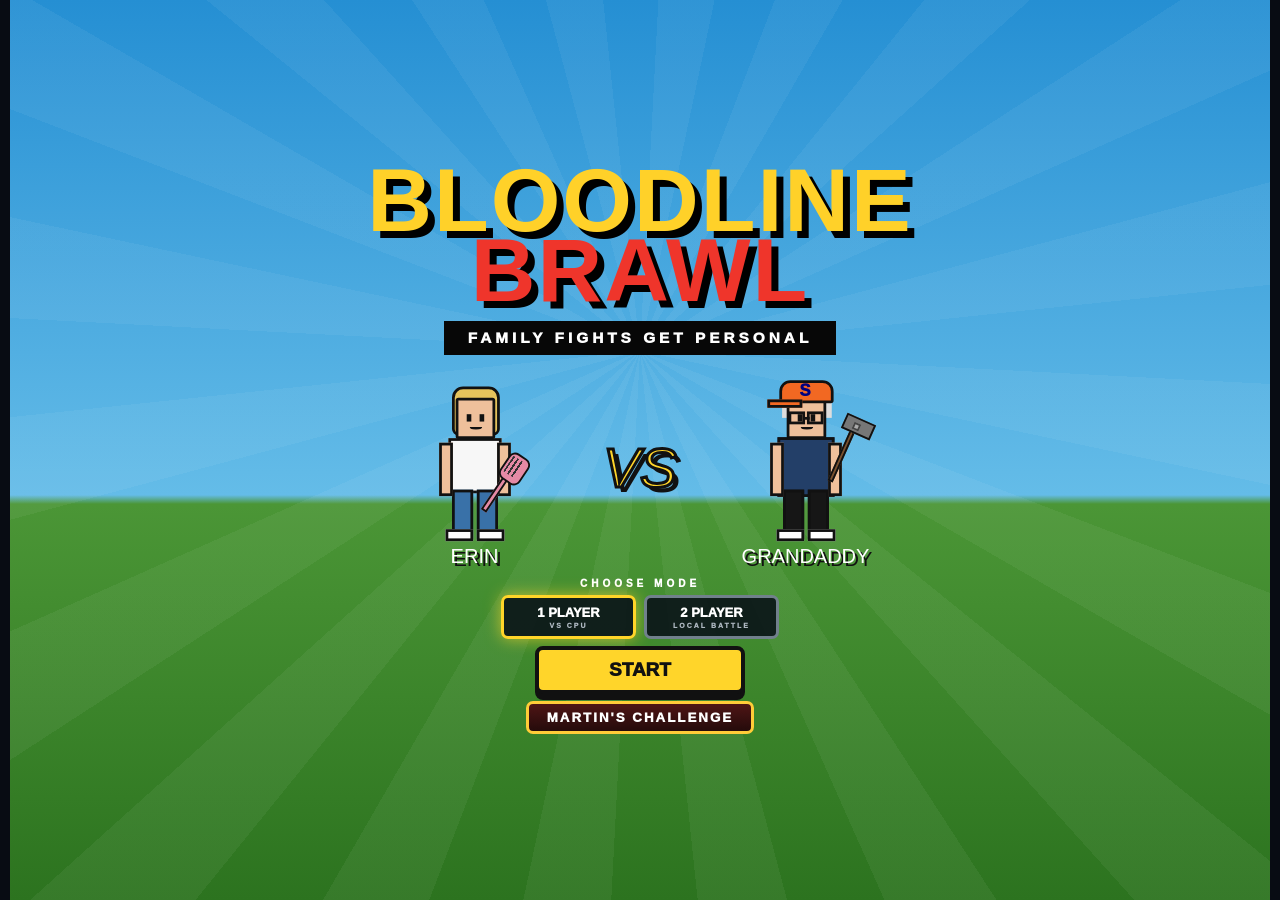
==== commit 7406af5a: "Load safe 2P controls patch" ====
--- a/index.html
+++ b/index.html
@@ -993,6 +993,7 @@
 </div>
 
 <script src="script.js?v=3"></script>
+<script src="game-updates.js?v=1"></script>
 
 </body>
 </html>
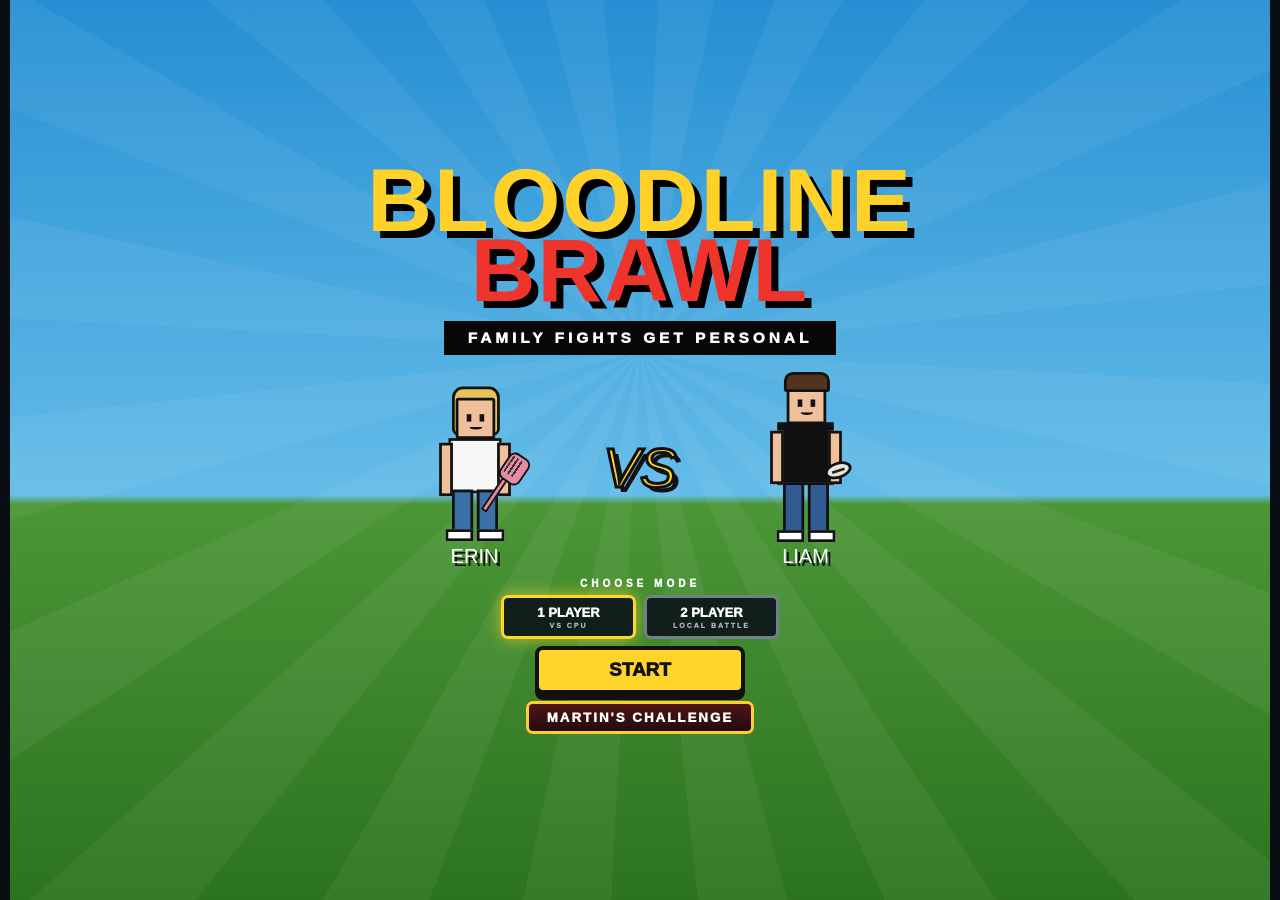
==== commit d8e12bcb: "Bust cache for latest game updates" ====
--- a/index.html
+++ b/index.html
@@ -993,7 +993,7 @@
 </div>
 
 <script src="script.js?v=3"></script>
-<script src="game-updates.js?v=1"></script>
+<script src="game-updates.js?v=2"></script>
 
 </body>
 </html>
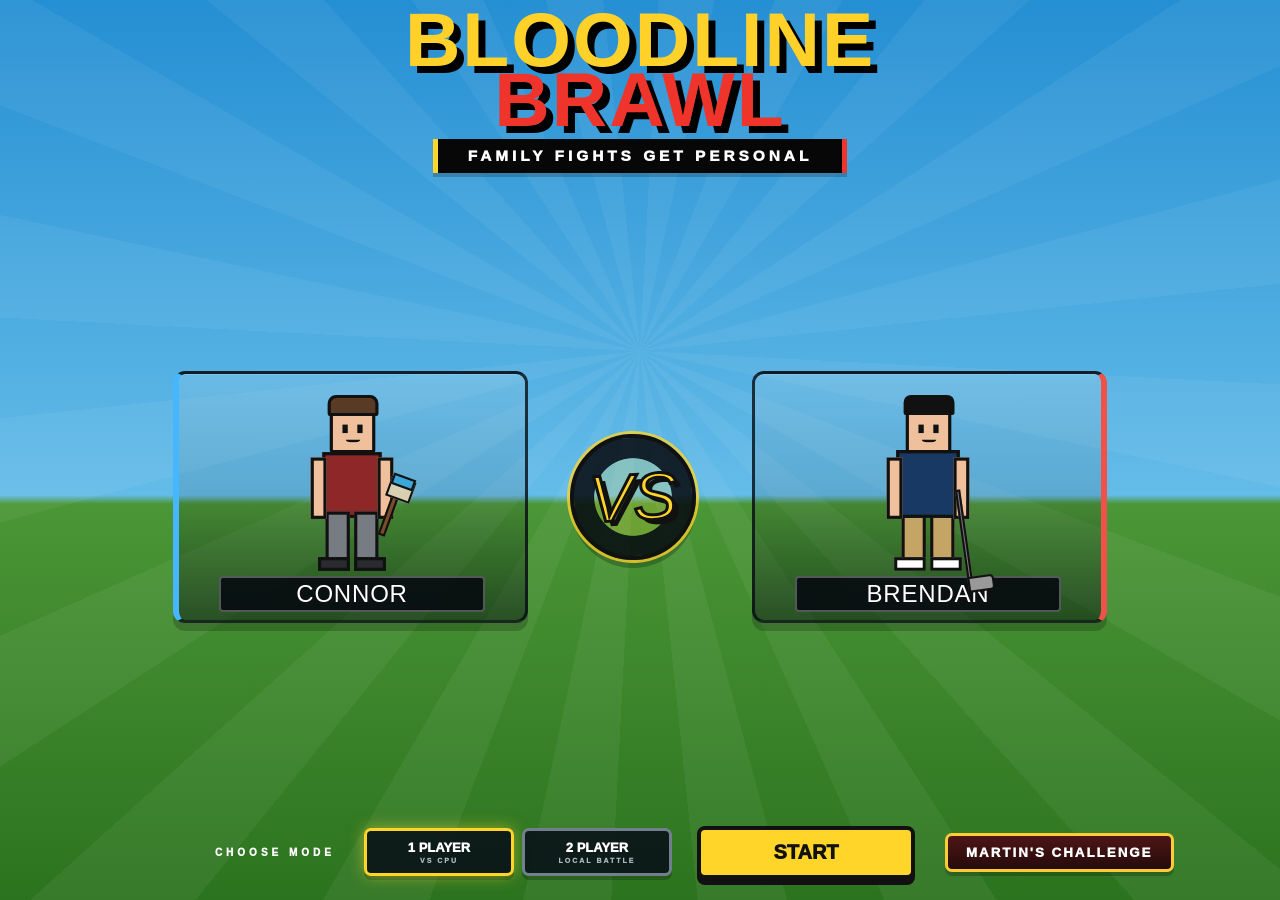
==== commit 4170a354: "Bust cached game loader and force latest map refinements" ====
--- a/index.html
+++ b/index.html
@@ -993,7 +993,8 @@
 </div>
 
 <script src="script.js?v=3"></script>
-<script src="game-updates.js?v=2"></script>
+<script src="game-updates.js?v=3"></script>
+<script src="map-live-loader.js?v=1"></script>
 
 </body>
-</html>
+</html>
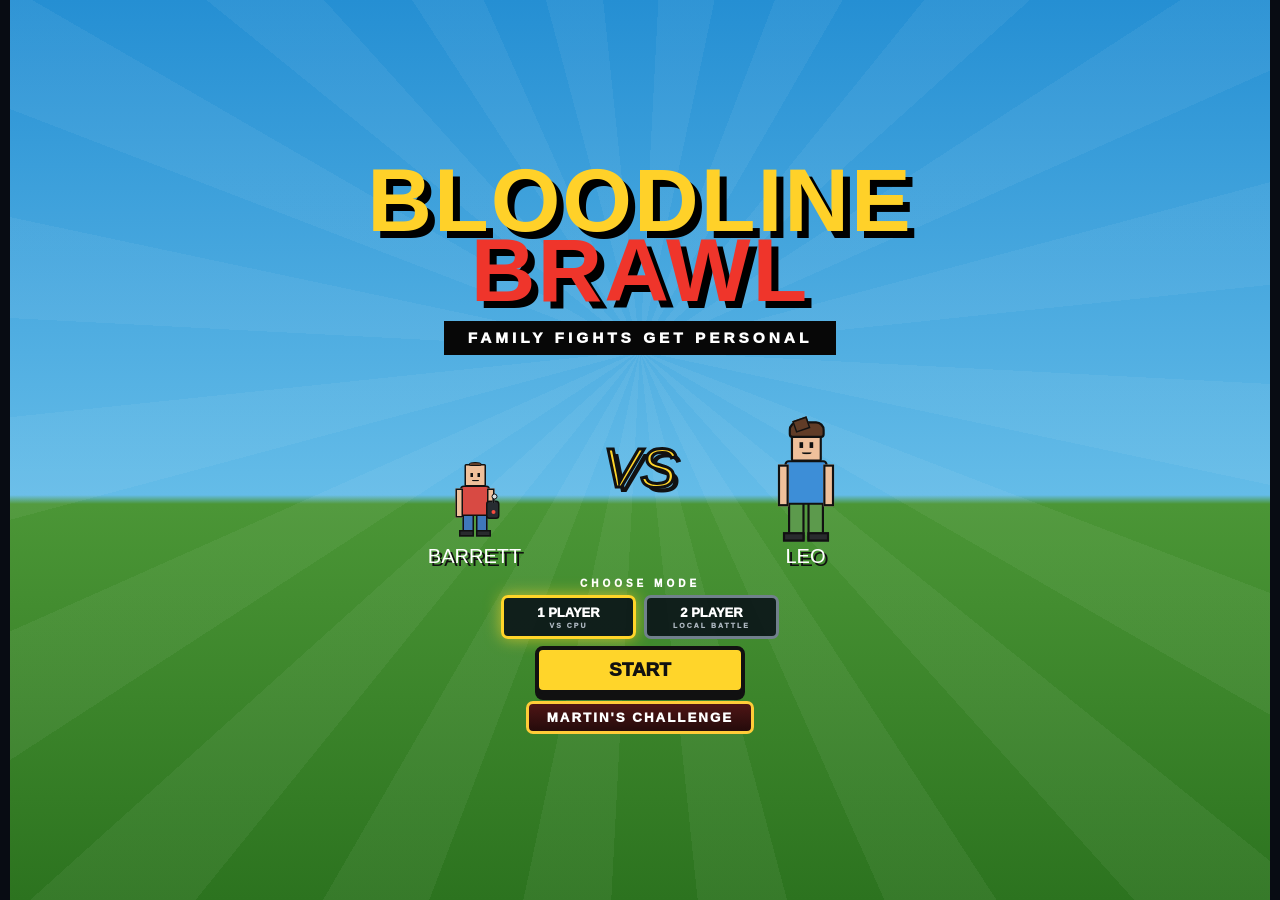
==== commit 75b891b4: "Load Alice, Leo, and Barrett add-on" ====
--- a/index.html
+++ b/index.html
@@ -1,1000 +1,101 @@
 <!DOCTYPE html>
 <html lang="en">
 <head>
-  <meta charset="UTF-8">
-  <meta
-    name="viewport"
-    content="width=device-width, initial-scale=1.0"
-  >
-  <title>Bloodline Brawl</title>
-  <link rel="stylesheet" href="style.css">
+<meta charset="UTF-8">
+<meta name="viewport" content="width=device-width, initial-scale=1.0">
+<title>Bloodline Brawl</title>
+<link rel="stylesheet" href="style.css">
 </head>
-
 <body>
-
 <div id="game">
-
-  <!-- =====================================================
-       TITLE SCREEN
-  ====================================================== -->
-
-  <section
-    id="titleScreen"
-    class="screen title-screen active"
-  >
-
-    <div class="title-content">
-
-      <h1 class="game-logo">
-        BLOODLINE
-        <span>BRAWL</span>
-      </h1>
-
-      <div class="tagline">
-        FAMILY FIGHTS GET PERSONAL
-      </div>
-
-
-      <div class="title-versus-panel">
-
-        <div class="title-fighter">
-
-          <div
-            id="titleLeftCharacter"
-            class="title-character-space"
-          ></div>
-
-          <div
-            id="titleLeftName"
-            class="title-name"
-          ></div>
-
-        </div>
-
-
-        <div class="title-vs">
-          VS
-        </div>
-
-
-        <div class="title-fighter">
-
-          <div
-            id="titleRightCharacter"
-            class="title-character-space"
-          ></div>
-
-          <div
-            id="titleRightName"
-            class="title-name"
-          ></div>
-
-        </div>
-
-      </div>
-
-
-      <div class="mode-title">
-        CHOOSE MODE
-      </div>
-
-
-      <div class="mode-buttons">
-
-        <button
-          id="onePlayerButton"
-          class="mode-button selected"
-        >
-          1 PLAYER
-          <small>VS CPU</small>
-        </button>
-
-        <button
-          id="twoPlayerButton"
-          class="mode-button"
-        >
-          2 PLAYER
-          <small>LOCAL BATTLE</small>
-        </button>
-
-      </div>
-
-
-      <button
-        id="startButton"
-        class="big-button title-start"
-      >
-        START
-      </button>
-
-
-      <button
-        id="martinChallengeButton"
-        class="challenge-button"
-      >
-        MARTIN'S CHALLENGE
-      </button>
-
-    </div>
-
-  </section>
-
-
-
-  <!-- =====================================================
-       CHARACTER SELECT
-  ====================================================== -->
-
-  <section
-    id="selectScreen"
-    class="screen select-screen"
-  >
-
-    <div
-      id="selectModeLabel"
-      class="screen-kicker"
-    >
-      1 PLAYER
-    </div>
-
-    <div class="screen-heading">
-      SELECT YOUR FIGHTER
-    </div>
-
-    <div
-      id="selectionPrompt"
-      class="selection-prompt"
-    >
-      PLAYER 1 — CHOOSE YOUR FIGHTER
-    </div>
-
-
-    <div class="fighter-select">
-
-      <button
-        class="fighter-card"
-        data-character="brendan"
-      >
-        <div
-          class="card-model-holder"
-          data-preview="brendan"
-        ></div>
-        <strong>BRENDAN</strong>
-        <small>
-          Golf Club • Big Drive • IPO
-        </small>
-      </button>
-
-
-      <button
-        class="fighter-card"
-        data-character="grandaddy"
-      >
-        <div
-          class="card-model-holder"
-          data-preview="grandaddy"
-        ></div>
-        <strong>GRANDADDY</strong>
-        <small>
-          Hammer • Ladder • Yap Alert
-        </small>
-      </button>
-
-
-      <button
-        class="fighter-card"
-        data-character="connor"
-      >
-        <div
-          class="card-model-holder"
-          data-preview="connor"
-        ></div>
-        <strong>CONNOR</strong>
-        <small>
-          Paintbrush • Paint Beast • Fried Chicken
-        </small>
-      </button>
-
-
-      <button
-        class="fighter-card"
-        data-character="erin"
-      >
-        <div
-          class="card-model-holder"
-          data-preview="erin"
-        ></div>
-        <strong>ERIN</strong>
-        <small>
-          Hairbrush • Pimple Patch • Laundry Avalanche
-        </small>
-      </button>
-
-
-      <button
-        class="fighter-card"
-        data-character="shannan"
-      >
-        <div
-          class="card-model-holder"
-          data-preview="shannan"
-        ></div>
-        <strong>SHANNAN</strong>
-        <small>
-          Syringe • Brainrot • Conspiracy
-        </small>
-      </button>
-
-
-      <button
-        class="fighter-card"
-        data-character="liam"
-      >
-        <div
-          class="card-model-holder"
-          data-preview="liam"
-        ></div>
-        <strong>LIAM</strong>
-        <small>
-          Shoulder Check • Rugby Pass • Splash Zone
-        </small>
-      </button>
-
-
-      <button
-        class="fighter-card"
-        data-character="grandmommy"
-      >
-        <div
-          class="card-model-holder"
-          data-preview="grandmommy"
-        ></div>
-        <strong>GRANDMOMMY</strong>
-        <small>
-          Spatula • Don Assist • Chair Yoga
-        </small>
-      </button>
-
-
-      <button
-        class="fighter-card"
-        data-character="sean"
-      >
-        <div
-          class="card-model-holder"
-          data-preview="sean"
-        ></div>
-        <strong>SEAN</strong>
-        <small>
-          Baseball Bat • Plates • Zombie Deer
-        </small>
-      </button>
-
-
-      <button
-        id="martinCard"
-        class="fighter-card locked"
-        data-character="martin"
-      >
-
-        <div
-          class="card-model-holder"
-          data-preview="martin"
-        ></div>
-
-        <div class="lock-overlay">
-          <strong>LOCKED</strong>
-          <small>BEAT MARTIN TO UNLOCK</small>
-        </div>
-
-        <strong>MARTIN</strong>
-        <small>
-          Paws • Dog Breath • Clyde Returns
-        </small>
-
-      </button>
-
-    </div>
-
-
-    <div
-      id="selectionText"
-      class="selection-summary"
-    >
-      PLAYER 1: NOT SELECTED
-    </div>
-
-
-    <div class="screen-button-row">
-
-      <button
-        id="backToTitleButton"
-        class="secondary-button"
-      >
-        BACK
-      </button>
-
-      <button
-        id="mapSelectButton"
-        class="big-button"
-        disabled
-      >
-        CHOOSE MAP
-      </button>
-
-    </div>
-
-  </section>
-
-
-
-  <!-- =====================================================
-       MARTIN CHALLENGE
-  ====================================================== -->
-
-  <section
-    id="challengeScreen"
-    class="screen challenge-screen"
-  >
-
-    <div class="challenge-kicker">
-      SPECIAL CHALLENGE
-    </div>
-
-    <div class="screen-heading">
-      DEFEAT MARTIN
-    </div>
-
-    <div class="challenge-layout">
-
-      <div class="challenge-boss-panel">
-
-        <div class="boss-label">
-          BOSS
-        </div>
-
-        <div
-          id="challengeMartinPreview"
-          class="challenge-martin-preview"
-        ></div>
-
-        <div class="boss-name">
-          MARTIN
-        </div>
-
-        <div class="boss-stats">
-          115 HP • TOUGHER AI
-        </div>
-
-      </div>
-
-
-      <div class="challenge-picker">
-
-        <div class="challenge-prompt">
-          CHOOSE YOUR FIGHTER
-        </div>
-
-        <div
-          id="challengeFighterGrid"
-          class="challenge-fighter-grid"
-        ></div>
-
-      </div>
-
-    </div>
-
-
-    <button
-      id="challengeBackButton"
-      class="secondary-button"
-    >
-      BACK
-    </button>
-
-  </section>
-
-
-
-  <!-- =====================================================
-       MAP SELECT
-  ====================================================== -->
-
-  <section
-    id="mapScreen"
-    class="screen map-screen"
-  >
-
-    <div
-      id="mapModeLabel"
-      class="screen-kicker"
-    >
-      1 PLAYER
-    </div>
-
-    <div class="screen-heading">
-      SELECT BATTLEFIELD
-    </div>
-
-
-    <div class="map-grid">
-
-      <button
-        class="map-card selected"
-        data-map="virginia"
-      >
-
-        <div class="map-preview virginia-preview">
-          <div class="preview-sun"></div>
-          <div class="virginia-estate-preview"></div>
-          <div class="preview-tree t1"></div>
-          <div class="preview-tree t2"></div>
-        </div>
-
-        <strong>
-          SUBURBAN VIRGINIA
-        </strong>
-
-        <small>
-          Big lawns. Bigger houses. Family business on the front lawn.
-        </small>
-
-      </button>
-
-
-      <button
-        class="map-card"
-        data-map="westhampton"
-      >
-
-        <div class="map-preview westhampton-preview">
-          <div class="preview-sun beach-sun"></div>
-          <div class="preview-ocean"></div>
-          <div class="preview-umbrella"></div>
-          <div class="preview-icecream">
-            ICE CREAM
-          </div>
-        </div>
-
-        <strong>
-          WESTHAMPTON BEACH
-        </strong>
-
-        <small>
-          Sun, sand, ice cream, and absolutely nowhere to run.
-        </small>
-
-      </button>
-
-
-      <button
-        class="map-card"
-        data-map="newcanaan"
-      >
-
-        <div class="map-preview newcanaan-preview">
-
-          <div class="nc-preview-building nc-red">
-            MARKET
-          </div>
-
-          <div class="nc-preview-building nc-white">
-            CAFE
-          </div>
-
-          <div class="nc-preview-building nc-brick">
-            SHOPS
-          </div>
-
-          <div class="preview-lamp"></div>
-
-        </div>
-
-        <strong>
-          NEW CANAAN
-        </strong>
-
-        <small>
-          Small-town charm. Big-time problems.
-        </small>
-
-      </button>
-
-
-      <button
-        class="map-card"
-        data-map="madrid"
-      >
-
-        <div class="map-preview madrid-preview">
-          <div class="madrid-preview-left"></div>
-          <div class="madrid-preview-right"></div>
-          <div class="madrid-preview-balcony b1"></div>
-          <div class="madrid-preview-balcony b2"></div>
-          <div class="preview-fountain"></div>
-        </div>
-
-        <strong>
-          MADRID
-        </strong>
-
-        <small>
-          A sunlit Spanish plaza built for a family showdown.
-        </small>
-
-      </button>
-
-    </div>
-
-
-    <div
-      id="mapSelectionText"
-      class="selection-summary"
-    >
-      MAP: SUBURBAN VIRGINIA
-    </div>
-
-
-    <div class="screen-button-row">
-
-      <button
-        id="backToFighterButton"
-        class="secondary-button"
-      >
-        BACK
-      </button>
-
-      <button
-        id="fightButton"
-        class="big-button"
-      >
-        FIGHT
-      </button>
-
-    </div>
-
-  </section>
-
-
-
-  <!-- =====================================================
-       FIGHT SCREEN
-  ====================================================== -->
-
-  <section
-    id="fightScreen"
-    class="screen fight-screen"
-  >
-
-    <div class="hud">
-
-      <div class="hud-side">
-
-        <div
-          id="player1Name"
-          class="hud-name"
-        ></div>
-
-        <div class="health-bar">
-
-          <div
-            id="player1DamageTrail"
-            class="damage-trail"
-          ></div>
-
-          <div
-            id="player1Health"
-            class="health-fill"
-          ></div>
-
-        </div>
-
-        <div class="ultimate-bar">
-          <div id="player1Ultimate"></div>
-        </div>
-
-      </div>
-
-
-      <div class="center-hud">
-
-        <div
-          id="roundScore"
-          class="round-score"
-        >
-          0 - 0
-        </div>
-
-        <div
-          id="roundLabel"
-          class="round-label"
-        >
-          ROUND 1
-        </div>
-
-        <div
-          id="roundText"
-          class="round-text"
-        ></div>
-
-      </div>
-
-
-      <div class="hud-side right">
-
-        <div
-          id="player2Name"
-          class="hud-name"
-        ></div>
-
-        <div class="health-bar">
-
-          <div
-            id="player2DamageTrail"
-            class="damage-trail"
-          ></div>
-
-          <div
-            id="player2Health"
-            class="health-fill"
-          ></div>
-
-        </div>
-
-        <div class="ultimate-bar">
-          <div id="player2Ultimate"></div>
-        </div>
-
-      </div>
-
-    </div>
-
-
-
-    <div
-      id="arena"
-      class="arena map-virginia"
-    >
-
-      <div class="map-decor">
-        <div class="map-extra decor-one"></div>
-        <div class="map-extra decor-two"></div>
-        <div class="map-extra decor-three"></div>
-        <div class="map-extra decor-four"></div>
-      </div>
-
-
-      <div id="effects"></div>
-
-
-      <div
-        id="battleIntro"
-        class="battle-intro hidden"
-      >
-
-        <div
-          id="battleMapName"
-          class="battle-map-name"
-        ></div>
-
-        <div
-          id="battleIntroRound"
-          class="battle-intro-round"
-        >
-          ROUND 1
-        </div>
-
-        <div
-          id="battleIntroWord"
-          class="battle-intro-word"
-        >
-          READY...
-        </div>
-
-      </div>
-
-
-
-      <div
-        id="player1Fighter"
-        class="fight-character"
-      >
-
-        <div class="motion-layer">
-          <div class="visual-layer">
-            <div class="fighter-model-slot"></div>
-          </div>
-        </div>
-
-      </div>
-
-
-      <div
-        id="player2Fighter"
-        class="fight-character"
-      >
-
-        <div class="motion-layer">
-          <div class="visual-layer">
-            <div class="fighter-model-slot"></div>
-          </div>
-        </div>
-
-      </div>
-
-
-
-      <div class="arena-abilities p1-abilities">
-
-        <div class="ability-unit">
-
-          <div
-            id="player1SpecialOrb"
-            class="ability-orb special-orb"
-          >
-            <div
-              id="player1SpecialIcon"
-              class="ability-icon"
-            ></div>
-          </div>
-
-          <span
-            id="player1SpecialKey"
-            class="ability-key"
-          >
-            E
-          </span>
-
-        </div>
-
-
-        <div class="ability-unit">
-
-          <div
-            id="player1UltimateOrb"
-            class="ability-orb ultimate-orb"
-          >
-            <div
-              id="player1UltimateIcon"
-              class="ability-icon"
-            ></div>
-          </div>
-
-          <span
-            id="player1UltimateKey"
-            class="ability-key"
-          >
-            F
-          </span>
-
-        </div>
-
-      </div>
-
-
-
-      <div class="arena-abilities p2-abilities">
-
-        <div class="ability-unit">
-
-          <div
-            id="player2SpecialOrb"
-            class="ability-orb special-orb"
-          >
-            <div
-              id="player2SpecialIcon"
-              class="ability-icon"
-            ></div>
-          </div>
-
-          <span
-            id="player2SpecialKey"
-            class="ability-key"
-          >
-            CPU
-          </span>
-
-        </div>
-
-
-        <div class="ability-unit">
-
-          <div
-            id="player2UltimateOrb"
-            class="ability-orb ultimate-orb"
-          >
-            <div
-              id="player2UltimateIcon"
-              class="ability-icon"
-            ></div>
-          </div>
-
-          <span
-            id="player2UltimateKey"
-            class="ability-key"
-          >
-            CPU
-          </span>
-
-        </div>
-
-      </div>
-
-
-
-      <div
-        id="koOverlay"
-        class="ko-overlay hidden"
-      >
-
-        <div class="ko-text">
-          K.O.
-        </div>
-
-        <div
-          id="winnerText"
-          class="winner-text"
-        ></div>
-
-        <div
-          id="matchStatus"
-          class="match-status"
-        ></div>
-
-        <button
-          id="newGameButton"
-          class="new-game-button hidden"
-        >
-          NEW GAME
-        </button>
-
-      </div>
-
-    </div>
-
-
-
-    <!-- ONE PLAYER CONTROLS -->
-
-    <div
-      id="onePlayerControls"
-      class="control-panel"
-    >
-
-      <div class="keyboard-guide">
-
-        <span>
-          A / D
-          <b>MOVE</b>
-        </span>
-
-        <span>
-          W
-          <b>JUMP</b>
-        </span>
-
-        <span>
-          S
-          <b>DUCK</b>
-        </span>
-
-        <span>
-          Q
-          <b>BLOCK</b>
-        </span>
-
-      </div>
-
-
-      <div class="action-buttons">
-
-        <button
-          id="onePlayerAttackButton"
-          class="action-button"
-        >
-          MELEE
-          <small>R</small>
-        </button>
-
-        <button
-          id="onePlayerSpecialButton"
-          class="action-button special-action"
-        >
-          SPECIAL
-          <small>E</small>
-        </button>
-
-        <button
-          id="onePlayerUltimateButton"
-          class="action-button ultimate-action"
-        >
-          ULTIMATE
-          <small>F</small>
-        </button>
-
-      </div>
-
-    </div>
-
-
-
-    <!-- TWO PLAYER -->
-
-    <div
-      id="twoPlayerControls"
-      class="two-player-controls hidden"
-    >
-
-      <div class="two-player-control-side">
-
-        <strong>
-          PLAYER 1
-        </strong>
-
-        <span>
-          WASD • Q BLOCK
-        </span>
-
-        <div class="two-player-action-row">
-
-          <button class="two-control-button">
-            MELEE
-            <small>R</small>
-          </button>
-
-          <button class="two-control-button special">
-            SPECIAL
-            <small>E</small>
-          </button>
-
-        </div>
-
-        <small class="ultimate-key-note">
-          F = ULTIMATE
-        </small>
-
-      </div>
-
-
-      <div class="two-player-control-side right">
-
-        <strong>
-          PLAYER 2
-        </strong>
-
-        <span>
-          ARROWS • I BLOCK
-        </span>
-
-        <div class="two-player-action-row">
-
-          <button class="two-control-button">
-            MELEE
-            <small>J</small>
-          </button>
-
-          <button class="two-control-button special">
-            SPECIAL
-            <small>K</small>
-          </button>
-
-        </div>
-
-        <small class="ultimate-key-note">
-          L = ULTIMATE
-        </small>
-
-      </div>
-
-    </div>
-
-  </section>
-
+<section id="titleScreen" class="screen title-screen active">
+<div class="title-content">
+<h1 class="game-logo">BLOODLINE <span>BRAWL</span></h1>
+<div class="tagline">FAMILY FIGHTS GET PERSONAL</div>
+<div class="title-versus-panel">
+<div class="title-fighter"><div id="titleLeftCharacter" class="title-character-space"></div><div id="titleLeftName" class="title-name"></div></div>
+<div class="title-vs">VS</div>
+<div class="title-fighter"><div id="titleRightCharacter" class="title-character-space"></div><div id="titleRightName" class="title-name"></div></div>
 </div>
-
+<div class="mode-title">CHOOSE MODE</div>
+<div class="mode-buttons">
+<button id="onePlayerButton" class="mode-button selected">1 PLAYER<small>VS CPU</small></button>
+<button id="twoPlayerButton" class="mode-button">2 PLAYER<small>LOCAL BATTLE</small></button>
+</div>
+<button id="startButton" class="big-button title-start">START</button>
+<button id="martinChallengeButton" class="challenge-button">MARTIN'S CHALLENGE</button>
+</div>
+</section>
+<section id="selectScreen" class="screen select-screen">
+<div id="selectModeLabel" class="screen-kicker">1 PLAYER</div>
+<div class="screen-heading">SELECT YOUR FIGHTER</div>
+<div id="selectionPrompt" class="selection-prompt">PLAYER 1 — CHOOSE YOUR FIGHTER</div>
+<div class="fighter-select">
+<button class="fighter-card" data-character="brendan"><div class="card-model-holder" data-preview="brendan"></div><strong>BRENDAN</strong><small>Golf Club • Big Drive • IPO</small></button>
+<button class="fighter-card" data-character="grandaddy"><div class="card-model-holder" data-preview="grandaddy"></div><strong>GRANDADDY</strong><small>Hammer • Ladder • Yap Alert</small></button>
+<button class="fighter-card" data-character="connor"><div class="card-model-holder" data-preview="connor"></div><strong>CONNOR</strong><small>Paintbrush • Paint Beast • Fried Chicken</small></button>
+<button class="fighter-card" data-character="erin"><div class="card-model-holder" data-preview="erin"></div><strong>ERIN</strong><small>Hairbrush • Pimple Patch • Laundry Avalanche</small></button>
+<button class="fighter-card" data-character="shannan"><div class="card-model-holder" data-preview="shannan"></div><strong>SHANNAN</strong><small>Syringe • Brainrot • Conspiracy</small></button>
+<button class="fighter-card" data-character="liam"><div class="card-model-holder" data-preview="liam"></div><strong>LIAM</strong><small>Shoulder Check • Rugby Pass • Splash Zone</small></button>
+<button class="fighter-card" data-character="grandmommy"><div class="card-model-holder" data-preview="grandmommy"></div><strong>GRANDMOMMY</strong><small>Spatula • Don Assist • Chair Yoga</small></button>
+<button class="fighter-card" data-character="sean"><div class="card-model-holder" data-preview="sean"></div><strong>SEAN</strong><small>Baseball Bat • Plates • Zombie Deer</small></button>
+<button id="martinCard" class="fighter-card locked" data-character="martin"><div class="card-model-holder" data-preview="martin"></div><div class="lock-overlay"><strong>LOCKED</strong><small>BEAT MARTIN TO UNLOCK</small></div><strong>MARTIN</strong><small>Paws • Dog Breath • Clyde Returns</small></button>
+</div>
+<div id="selectionText" class="selection-summary">PLAYER 1: NOT SELECTED</div>
+<div class="screen-button-row"><button id="backToTitleButton" class="secondary-button">BACK</button><button id="mapSelectButton" class="big-button" disabled>CHOOSE MAP</button></div>
+</section>
+<section id="challengeScreen" class="screen challenge-screen">
+<div class="challenge-kicker">SPECIAL CHALLENGE</div><div class="screen-heading">DEFEAT MARTIN</div>
+<div class="challenge-layout">
+<div class="challenge-boss-panel"><div class="boss-label">BOSS</div><div id="challengeMartinPreview" class="challenge-martin-preview"></div><div class="boss-name">MARTIN</div><div class="boss-stats">115 HP • TOUGHER AI</div></div>
+<div class="challenge-picker"><div class="challenge-prompt">CHOOSE YOUR FIGHTER</div><div id="challengeFighterGrid" class="challenge-fighter-grid"></div></div>
+</div>
+<button id="challengeBackButton" class="secondary-button">BACK</button>
+</section>
+<section id="mapScreen" class="screen map-screen">
+<div id="mapModeLabel" class="screen-kicker">1 PLAYER</div><div class="screen-heading">SELECT BATTLEFIELD</div>
+<div class="map-grid">
+<button class="map-card selected" data-map="virginia"><div class="map-preview virginia-preview"><div class="preview-sun"></div><div class="virginia-estate-preview"></div><div class="preview-tree t1"></div><div class="preview-tree t2"></div></div><strong>SUBURBAN VIRGINIA</strong><small>Big lawns. Bigger houses. Family business on the front lawn.</small></button>
+<button class="map-card" data-map="westhampton"><div class="map-preview westhampton-preview"><div class="preview-sun beach-sun"></div><div class="preview-ocean"></div><div class="preview-umbrella"></div><div class="preview-icecream">ICE CREAM</div></div><strong>WESTHAMPTON BEACH</strong><small>Sun, sand, ice cream, and absolutely nowhere to run.</small></button>
+<button class="map-card" data-map="newcanaan"><div class="map-preview newcanaan-preview"><div class="nc-preview-building nc-red">MARKET</div><div class="nc-preview-building nc-white">CAFE</div><div class="nc-preview-building nc-brick">SHOPS</div><div class="preview-lamp"></div></div><strong>NEW CANAAN</strong><small>Small-town charm. Big-time problems.</small></button>
+<button class="map-card" data-map="madrid"><div class="map-preview madrid-preview"><div class="madrid-preview-left"></div><div class="madrid-preview-right"></div><div class="madrid-preview-balcony b1"></div><div class="madrid-preview-balcony b2"></div><div class="preview-fountain"></div></div><strong>MADRID</strong><small>A sunlit Spanish plaza built for a family showdown.</small></button>
+</div>
+<div id="mapSelectionText" class="selection-summary">MAP: SUBURBAN VIRGINIA</div>
+<div class="screen-button-row"><button id="backToFighterButton" class="secondary-button">BACK</button><button id="fightButton" class="big-button">FIGHT</button></div>
+</section>
+<section id="fightScreen" class="screen fight-screen">
+<div class="hud">
+<div class="hud-side"><div id="player1Name" class="hud-name"></div><div class="health-bar"><div id="player1DamageTrail" class="damage-trail"></div><div id="player1Health" class="health-fill"></div></div><div class="ultimate-bar"><div id="player1Ultimate"></div></div></div>
+<div class="center-hud"><div id="roundScore" class="round-score">0 - 0</div><div id="roundLabel" class="round-label">ROUND 1</div><div id="roundText" class="round-text"></div></div>
+<div class="hud-side right"><div id="player2Name" class="hud-name"></div><div class="health-bar"><div id="player2DamageTrail" class="damage-trail"></div><div id="player2Health" class="health-fill"></div></div><div class="ultimate-bar"><div id="player2Ultimate"></div></div></div>
+</div>
+<div id="arena" class="arena map-virginia">
+<div class="map-decor"><div class="map-extra decor-one"></div><div class="map-extra decor-two"></div><div class="map-extra decor-three"></div><div class="map-extra decor-four"></div></div>
+<div id="effects"></div>
+<div id="battleIntro" class="battle-intro hidden"><div id="battleMapName" class="battle-map-name"></div><div id="battleIntroRound" class="battle-intro-round">ROUND 1</div><div id="battleIntroWord" class="battle-intro-word">READY...</div></div>
+<div id="player1Fighter" class="fight-character"><div class="motion-layer"><div class="visual-layer"><div class="fighter-model-slot"></div></div></div></div>
+<div id="player2Fighter" class="fight-character"><div class="motion-layer"><div class="visual-layer"><div class="fighter-model-slot"></div></div></div></div>
+<div class="arena-abilities p1-abilities">
+<div class="ability-unit"><div id="player1SpecialOrb" class="ability-orb special-orb"><div id="player1SpecialIcon" class="ability-icon"></div></div><span id="player1SpecialKey" class="ability-key">E</span></div>
+<div class="ability-unit"><div id="player1UltimateOrb" class="ability-orb ultimate-orb"><div id="player1UltimateIcon" class="ability-icon"></div></div><span id="player1UltimateKey" class="ability-key">F</span></div>
+</div>
+<div class="arena-abilities p2-abilities">
+<div class="ability-unit"><div id="player2SpecialOrb" class="ability-orb special-orb"><div id="player2SpecialIcon" class="ability-icon"></div></div><span id="player2SpecialKey" class="ability-key">CPU</span></div>
+<div class="ability-unit"><div id="player2UltimateOrb" class="ability-orb ultimate-orb"><div id="player2UltimateIcon" class="ability-icon"></div></div><span id="player2UltimateKey" class="ability-key">CPU</span></div>
+</div>
+<div id="koOverlay" class="ko-overlay hidden"><div class="ko-text">K.O.</div><div id="winnerText" class="winner-text"></div><div id="matchStatus" class="match-status"></div><button id="newGameButton" class="new-game-button hidden">NEW GAME</button></div>
+</div>
+<div id="onePlayerControls" class="control-panel">
+<div class="keyboard-guide"><span>A / D<b>MOVE</b></span><span>W<b>JUMP</b></span><span>S<b>DUCK</b></span><span>Q<b>BLOCK</b></span></div>
+<div class="action-buttons"><button id="onePlayerAttackButton" class="action-button">MELEE<small>R</small></button><button id="onePlayerSpecialButton" class="action-button special-action">SPECIAL<small>E</small></button><button id="onePlayerUltimateButton" class="action-button ultimate-action">ULTIMATE<small>F</small></button></div>
+</div>
+<div id="twoPlayerControls" class="two-player-controls hidden">
+<div class="two-player-control-side"><strong>PLAYER 1</strong><span>WASD • Q BLOCK</span><div class="two-player-action-row"><button class="two-control-button">MELEE<small>R</small></button><button class="two-control-button special">SPECIAL<small>E</small></button></div><small class="ultimate-key-note">F = ULTIMATE</small></div>
+<div class="two-player-control-side right"><strong>PLAYER 2</strong><span>ARROWS • I BLOCK</span><div class="two-player-action-row"><button class="two-control-button">MELEE<small>J</small></button><button class="two-control-button special">SPECIAL<small>K</small></button></div><small class="ultimate-key-note">L = ULTIMATE</small></div>
+</div>
+</section>
+</div>
+<script src="toddlers.js?v=1"></script>
 <script src="script.js?v=3"></script>
-<script src="game-updates.js?v=3"></script>
-<script src="map-live-loader.js?v=1"></script>
-
 </body>
-</html>+</html>
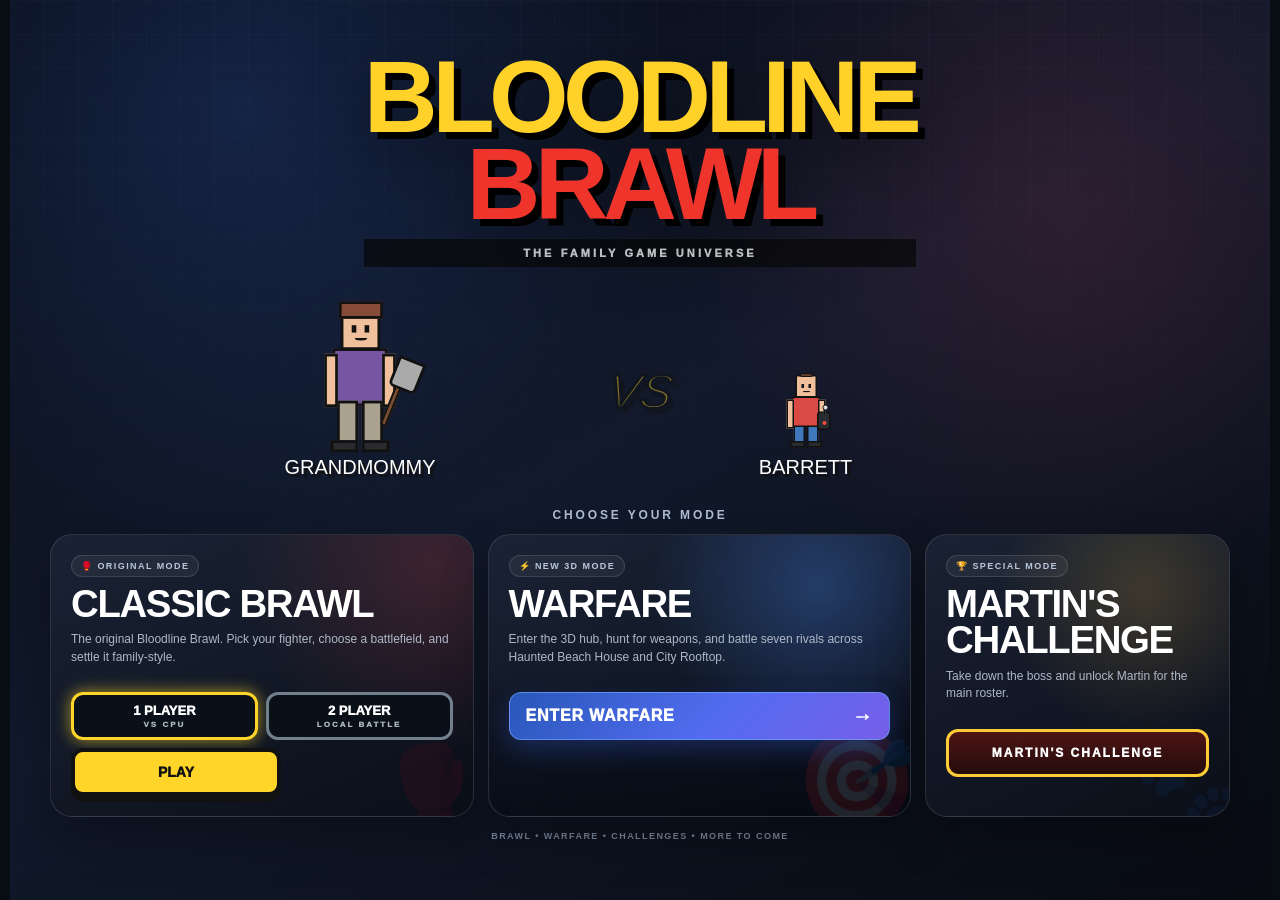
==== commit 3306e328: "Reorganize Bloodline Brawl opening into mode launcher" ====
--- a/index.html
+++ b/index.html
@@ -5,25 +5,56 @@
 <meta name="viewport" content="width=device-width, initial-scale=1.0">
 <title>Bloodline Brawl</title>
 <link rel="stylesheet" href="style.css">
+<link rel="stylesheet" href="launcher.css">
 </head>
 <body>
 <div id="game">
 <section id="titleScreen" class="screen title-screen active">
-<div class="title-content">
+<div class="title-content launcher-content">
+<div class="launcher-brand">
 <h1 class="game-logo">BLOODLINE <span>BRAWL</span></h1>
-<div class="tagline">FAMILY FIGHTS GET PERSONAL</div>
-<div class="title-versus-panel">
+<div class="tagline">THE FAMILY GAME UNIVERSE</div>
+</div>
+<div class="launcher-showcase">
 <div class="title-fighter"><div id="titleLeftCharacter" class="title-character-space"></div><div id="titleLeftName" class="title-name"></div></div>
 <div class="title-vs">VS</div>
 <div class="title-fighter"><div id="titleRightCharacter" class="title-character-space"></div><div id="titleRightName" class="title-name"></div></div>
 </div>
-<div class="mode-title">CHOOSE MODE</div>
+<div class="launcher-kicker">CHOOSE YOUR MODE</div>
+<div class="game-mode-grid">
+<div class="game-mode-card classic-card">
+<div class="mode-card-badge">🥊 ORIGINAL MODE</div>
+<div class="mode-card-top"><h2>CLASSIC BRAWL</h2></div>
+<div class="mode-card-copy">The original Bloodline Brawl. Pick your fighter, choose a battlefield, and settle it family-style.</div>
+<div class="mode-card-actions">
 <div class="mode-buttons">
 <button id="onePlayerButton" class="mode-button selected">1 PLAYER<small>VS CPU</small></button>
 <button id="twoPlayerButton" class="mode-button">2 PLAYER<small>LOCAL BATTLE</small></button>
 </div>
-<button id="startButton" class="big-button title-start">START</button>
+<button id="startButton" class="big-button title-start">PLAY</button>
+</div>
+<div class="mode-card-art">🥊</div>
+</div>
+<div class="game-mode-card warfare-card">
+<div class="mode-card-badge">⚡ NEW 3D MODE</div>
+<div class="mode-card-top"><h2>WARFARE</h2></div>
+<div class="mode-card-copy">Enter the 3D hub, hunt for weapons, and battle seven rivals across Haunted Beach House and City Rooftop.</div>
+<div class="mode-card-actions">
+<a id="warfareButton" class="warfare-launch-button" href="warfare.html"><span>ENTER WARFARE</span><span>→</span></a>
+</div>
+<div class="mode-card-art">🎯</div>
+</div>
+<div class="game-mode-card challenge-card">
+<div class="mode-card-badge">🏆 SPECIAL MODE</div>
+<div class="mode-card-top"><h2>MARTIN'S CHALLENGE</h2></div>
+<div class="mode-card-copy">Take down the boss and unlock Martin for the main roster.</div>
+<div class="mode-card-actions">
 <button id="martinChallengeButton" class="challenge-button">MARTIN'S CHALLENGE</button>
+</div>
+<div class="mode-card-art">🐾</div>
+</div>
+</div>
+<div class="launcher-footer">BRAWL • WARFARE • CHALLENGES • MORE TO COME</div>
 </div>
 </section>
 <section id="selectScreen" class="screen select-screen">
--- a/launcher.css
+++ b/launcher.css
@@ -0,0 +1,288 @@
+/* =====================================================
+   BLOODLINE BRAWL — MODE LAUNCHER
+   Title-screen-only overrides. Keeps Classic Brawl intact.
+===================================================== */
+
+.title-screen{
+  overflow:auto;
+  background:
+    radial-gradient(circle at 18% 12%,rgba(54,101,210,.22),transparent 34%),
+    radial-gradient(circle at 84% 24%,rgba(160,55,78,.2),transparent 30%),
+    linear-gradient(150deg,#090d17 0%,#11192b 48%,#080b12 100%);
+}
+
+.title-screen::before{
+  content:"";
+  position:absolute;
+  inset:0;
+  pointer-events:none;
+  background:
+    linear-gradient(rgba(255,255,255,.018) 1px,transparent 1px),
+    linear-gradient(90deg,rgba(255,255,255,.018) 1px,transparent 1px);
+  background-size:34px 34px;
+  mask-image:linear-gradient(to bottom,black,transparent 82%);
+}
+
+.title-content.launcher-content{
+  width:min(1180px,94vw);
+  min-height:100%;
+  margin:0 auto;
+  padding:38px 0 44px;
+  display:flex;
+  flex-direction:column;
+  align-items:center;
+  justify-content:center;
+  position:relative;
+  z-index:2;
+}
+
+.launcher-brand{
+  text-align:center;
+  margin-bottom:20px;
+}
+
+.launcher-content .game-logo{
+  margin:0;
+  font-size:clamp(54px,8vw,104px);
+  letter-spacing:-.055em;
+  line-height:.85;
+  filter:drop-shadow(0 16px 35px rgba(0,0,0,.34));
+}
+
+.launcher-content .tagline{
+  margin-top:12px;
+  opacity:.72;
+  letter-spacing:.28em;
+  font-size:11px;
+}
+
+.launcher-showcase{
+  width:100%;
+  display:grid;
+  grid-template-columns:minmax(0,1fr) auto minmax(0,1fr);
+  align-items:end;
+  gap:18px;
+  max-width:760px;
+  height:205px;
+  margin:2px auto 12px;
+}
+
+.launcher-showcase .title-fighter{
+  min-width:0;
+  height:100%;
+}
+
+.launcher-showcase .title-character-space{
+  height:165px;
+}
+
+.launcher-showcase .title-vs{
+  align-self:center;
+  font-size:clamp(28px,4vw,48px);
+  opacity:.45;
+  transform:skew(-8deg);
+}
+
+.launcher-kicker{
+  margin:2px 0 12px;
+  font-size:12px;
+  font-weight:900;
+  letter-spacing:.24em;
+  color:#aebbd2;
+}
+
+.game-mode-grid{
+  width:100%;
+  display:grid;
+  grid-template-columns:1.25fr 1.25fr .9fr;
+  gap:14px;
+}
+
+.game-mode-card{
+  position:relative;
+  min-height:196px;
+  padding:20px;
+  border:1px solid rgba(255,255,255,.12);
+  border-radius:22px;
+  overflow:hidden;
+  background:linear-gradient(155deg,rgba(27,35,53,.94),rgba(11,15,25,.97));
+  box-shadow:0 22px 46px rgba(0,0,0,.28);
+  text-align:left;
+}
+
+.game-mode-card::before{
+  content:"";
+  position:absolute;
+  inset:0;
+  pointer-events:none;
+  opacity:.78;
+}
+
+.game-mode-card.classic-card::before{
+  background:radial-gradient(circle at 90% 10%,rgba(255,76,76,.22),transparent 42%);
+}
+
+.game-mode-card.warfare-card::before{
+  background:
+    linear-gradient(180deg,transparent 48%,rgba(2,7,15,.72)),
+    radial-gradient(circle at 78% 18%,rgba(79,143,255,.38),transparent 42%);
+}
+
+.game-mode-card.challenge-card::before{
+  background:radial-gradient(circle at 72% 20%,rgba(232,181,61,.25),transparent 46%);
+}
+
+.mode-card-top,
+.mode-card-actions,
+.mode-card-copy,
+.mode-card-badge{
+  position:relative;
+  z-index:1;
+}
+
+.mode-card-badge{
+  display:inline-flex;
+  align-items:center;
+  gap:7px;
+  margin-bottom:9px;
+  padding:5px 9px;
+  border:1px solid rgba(255,255,255,.12);
+  border-radius:999px;
+  background:rgba(255,255,255,.055);
+  color:#b9c7dc;
+  font-size:9px;
+  font-weight:900;
+  letter-spacing:.16em;
+}
+
+.mode-card-top h2{
+  margin:0;
+  font-size:clamp(27px,3vw,42px);
+  line-height:.95;
+  letter-spacing:-.035em;
+}
+
+.mode-card-copy{
+  max-width:460px;
+  min-height:44px;
+  margin:9px 0 17px;
+  color:#aeb8c8;
+  font-size:12px;
+  line-height:1.45;
+}
+
+.mode-card-actions{
+  display:flex;
+  flex-wrap:wrap;
+  gap:8px;
+  align-items:stretch;
+}
+
+.launcher-content .mode-button,
+.launcher-content .big-button.title-start,
+.launcher-content .challenge-button,
+.warfare-launch-button{
+  min-height:48px;
+  margin:0;
+  border-radius:12px;
+}
+
+.launcher-content .mode-buttons{
+  display:flex;
+  flex:1;
+  gap:8px;
+  margin:0;
+}
+
+.launcher-content .mode-button{
+  flex:1;
+  min-width:112px;
+  padding:8px 12px;
+  font-size:13px;
+}
+
+.launcher-content .mode-button small{
+  margin-top:2px;
+  font-size:8px;
+}
+
+.launcher-content .big-button.title-start{
+  flex:0 0 116px;
+  padding:0 16px;
+  font-size:14px;
+}
+
+.warfare-launch-button{
+  width:100%;
+  display:flex;
+  align-items:center;
+  justify-content:space-between;
+  padding:0 16px;
+  border:1px solid rgba(112,172,255,.62);
+  background:linear-gradient(135deg,#2857b8,#536cf1 55%,#765ee8);
+  box-shadow:0 10px 26px rgba(56,91,214,.32);
+  color:#fff;
+  text-decoration:none;
+  font-weight:950;
+  letter-spacing:.05em;
+  transition:transform .16s ease,filter .16s ease,box-shadow .16s ease;
+}
+
+.warfare-launch-button:hover{
+  transform:translateY(-2px);
+  filter:brightness(1.08);
+  box-shadow:0 15px 34px rgba(56,91,214,.42);
+}
+
+.warfare-launch-button span:last-child{
+  font-size:20px;
+}
+
+.launcher-content .challenge-button{
+  width:100%;
+  padding:0 14px;
+  font-size:12px;
+}
+
+.mode-card-art{
+  position:absolute;
+  right:-10px;
+  bottom:-14px;
+  font-size:82px;
+  line-height:1;
+  opacity:.08;
+  transform:rotate(-8deg);
+  user-select:none;
+}
+
+.warfare-card .mode-card-art{font-size:100px;opacity:.11}
+
+.launcher-footer{
+  margin-top:14px;
+  color:#78859a;
+  font-size:9px;
+  font-weight:800;
+  letter-spacing:.16em;
+  text-align:center;
+}
+
+@media(max-width:900px){
+  .launcher-content .launcher-showcase{height:155px;max-width:600px}
+  .launcher-showcase .title-character-space{height:120px}
+  .game-mode-grid{grid-template-columns:1fr 1fr}
+  .challenge-card{grid-column:1/-1;min-height:130px}
+  .game-mode-card{min-height:180px}
+}
+
+@media(max-width:640px){
+  .title-content.launcher-content{padding:26px 0 32px;justify-content:flex-start}
+  .launcher-content .game-logo{font-size:clamp(48px,15vw,72px)}
+  .launcher-showcase{display:none}
+  .launcher-kicker{margin-top:18px}
+  .game-mode-grid{grid-template-columns:1fr}
+  .challenge-card{grid-column:auto}
+  .game-mode-card{min-height:0;padding:17px}
+  .mode-card-copy{min-height:0;margin-bottom:14px}
+  .launcher-content .mode-buttons{width:100%}
+  .launcher-content .big-button.title-start{flex:0 0 96px}
+}
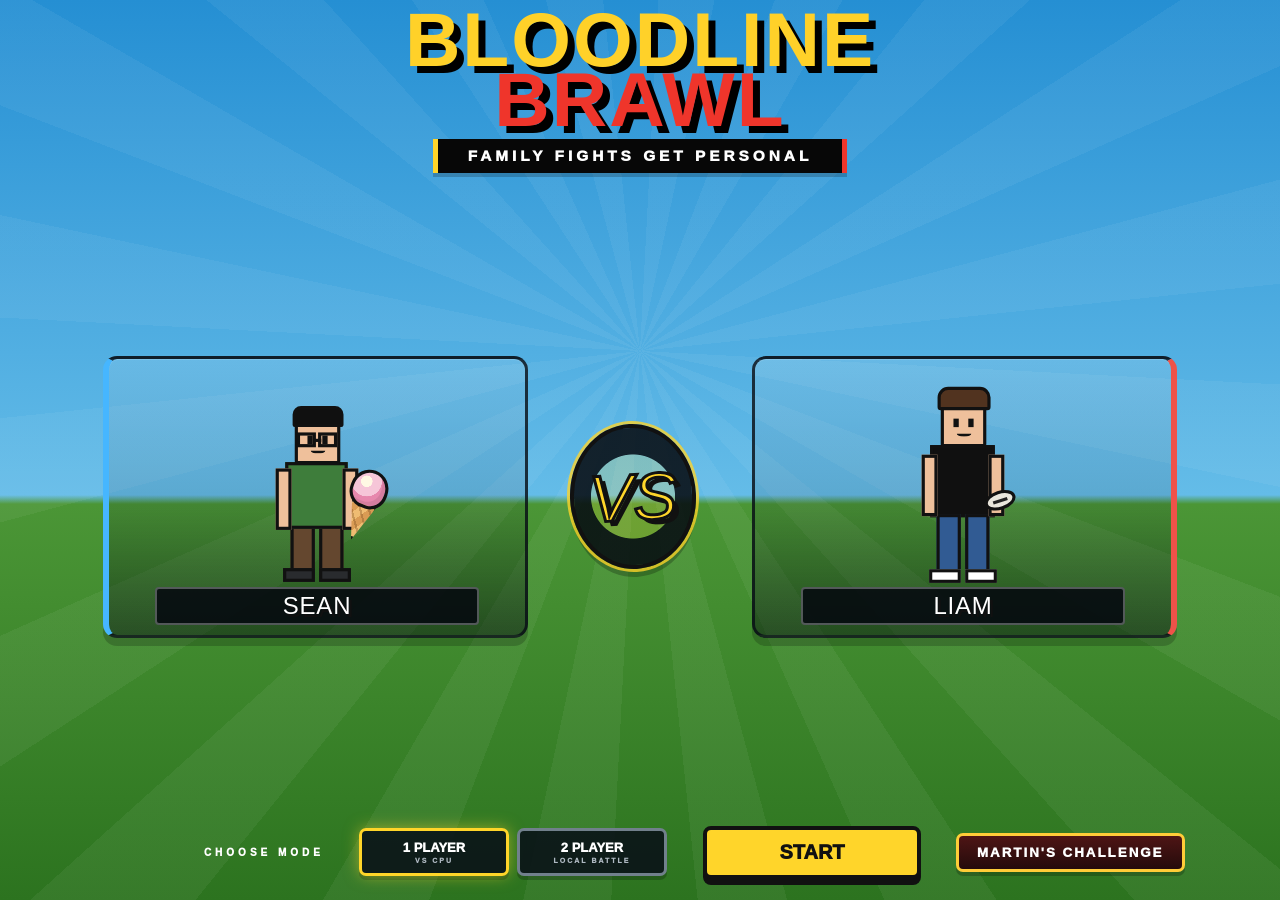
==== commit 8e0d0fbe: "Refresh restored main menu on live build" ====
--- a/index.html
+++ b/index.html
@@ -1,132 +1,1000 @@
 <!DOCTYPE html>
 <html lang="en">
 <head>
-<meta charset="UTF-8">
-<meta name="viewport" content="width=device-width, initial-scale=1.0">
-<title>Bloodline Brawl</title>
-<link rel="stylesheet" href="style.css">
-<link rel="stylesheet" href="launcher.css">
+  <meta charset="UTF-8">
+  <meta
+    name="viewport"
+    content="width=device-width, initial-scale=1.0"
+  >
+  <title>Bloodline Brawl</title>
+  <link rel="stylesheet" href="style.css">
 </head>
+
 <body>
+
 <div id="game">
-<section id="titleScreen" class="screen title-screen active">
-<div class="title-content launcher-content">
-<div class="launcher-brand">
-<h1 class="game-logo">BLOODLINE <span>BRAWL</span></h1>
-<div class="tagline">THE FAMILY GAME UNIVERSE</div>
+
+  <!-- =====================================================
+       TITLE SCREEN
+  ====================================================== -->
+
+  <section
+    id="titleScreen"
+    class="screen title-screen active"
+  >
+
+    <div class="title-content">
+
+      <h1 class="game-logo">
+        BLOODLINE
+        <span>BRAWL</span>
+      </h1>
+
+      <div class="tagline">
+        FAMILY FIGHTS GET PERSONAL
+      </div>
+
+
+      <div class="title-versus-panel">
+
+        <div class="title-fighter">
+
+          <div
+            id="titleLeftCharacter"
+            class="title-character-space"
+          ></div>
+
+          <div
+            id="titleLeftName"
+            class="title-name"
+          ></div>
+
+        </div>
+
+
+        <div class="title-vs">
+          VS
+        </div>
+
+
+        <div class="title-fighter">
+
+          <div
+            id="titleRightCharacter"
+            class="title-character-space"
+          ></div>
+
+          <div
+            id="titleRightName"
+            class="title-name"
+          ></div>
+
+        </div>
+
+      </div>
+
+
+      <div class="mode-title">
+        CHOOSE MODE
+      </div>
+
+
+      <div class="mode-buttons">
+
+        <button
+          id="onePlayerButton"
+          class="mode-button selected"
+        >
+          1 PLAYER
+          <small>VS CPU</small>
+        </button>
+
+        <button
+          id="twoPlayerButton"
+          class="mode-button"
+        >
+          2 PLAYER
+          <small>LOCAL BATTLE</small>
+        </button>
+
+      </div>
+
+
+      <button
+        id="startButton"
+        class="big-button title-start"
+      >
+        START
+      </button>
+
+
+      <button
+        id="martinChallengeButton"
+        class="challenge-button"
+      >
+        MARTIN'S CHALLENGE
+      </button>
+
+    </div>
+
+  </section>
+
+
+
+  <!-- =====================================================
+       CHARACTER SELECT
+  ====================================================== -->
+
+  <section
+    id="selectScreen"
+    class="screen select-screen"
+  >
+
+    <div
+      id="selectModeLabel"
+      class="screen-kicker"
+    >
+      1 PLAYER
+    </div>
+
+    <div class="screen-heading">
+      SELECT YOUR FIGHTER
+    </div>
+
+    <div
+      id="selectionPrompt"
+      class="selection-prompt"
+    >
+      PLAYER 1 — CHOOSE YOUR FIGHTER
+    </div>
+
+
+    <div class="fighter-select">
+
+      <button
+        class="fighter-card"
+        data-character="brendan"
+      >
+        <div
+          class="card-model-holder"
+          data-preview="brendan"
+        ></div>
+        <strong>BRENDAN</strong>
+        <small>
+          Golf Club • Big Drive • IPO
+        </small>
+      </button>
+
+
+      <button
+        class="fighter-card"
+        data-character="grandaddy"
+      >
+        <div
+          class="card-model-holder"
+          data-preview="grandaddy"
+        ></div>
+        <strong>GRANDADDY</strong>
+        <small>
+          Hammer • Ladder • Yap Alert
+        </small>
+      </button>
+
+
+      <button
+        class="fighter-card"
+        data-character="connor"
+      >
+        <div
+          class="card-model-holder"
+          data-preview="connor"
+        ></div>
+        <strong>CONNOR</strong>
+        <small>
+          Paintbrush • Paint Beast • Fried Chicken
+        </small>
+      </button>
+
+
+      <button
+        class="fighter-card"
+        data-character="erin"
+      >
+        <div
+          class="card-model-holder"
+          data-preview="erin"
+        ></div>
+        <strong>ERIN</strong>
+        <small>
+          Hairbrush • Pimple Patch • Laundry Avalanche
+        </small>
+      </button>
+
+
+      <button
+        class="fighter-card"
+        data-character="shannan"
+      >
+        <div
+          class="card-model-holder"
+          data-preview="shannan"
+        ></div>
+        <strong>SHANNAN</strong>
+        <small>
+          Syringe • Brainrot • Conspiracy
+        </small>
+      </button>
+
+
+      <button
+        class="fighter-card"
+        data-character="liam"
+      >
+        <div
+          class="card-model-holder"
+          data-preview="liam"
+        ></div>
+        <strong>LIAM</strong>
+        <small>
+          Shoulder Check • Rugby Pass • Splash Zone
+        </small>
+      </button>
+
+
+      <button
+        class="fighter-card"
+        data-character="grandmommy"
+      >
+        <div
+          class="card-model-holder"
+          data-preview="grandmommy"
+        ></div>
+        <strong>GRANDMOMMY</strong>
+        <small>
+          Spatula • Don Assist • Chair Yoga
+        </small>
+      </button>
+
+
+      <button
+        class="fighter-card"
+        data-character="sean"
+      >
+        <div
+          class="card-model-holder"
+          data-preview="sean"
+        ></div>
+        <strong>SEAN</strong>
+        <small>
+          Baseball Bat • Plates • Zombie Deer
+        </small>
+      </button>
+
+
+      <button
+        id="martinCard"
+        class="fighter-card locked"
+        data-character="martin"
+      >
+
+        <div
+          class="card-model-holder"
+          data-preview="martin"
+        ></div>
+
+        <div class="lock-overlay">
+          <strong>LOCKED</strong>
+          <small>BEAT MARTIN TO UNLOCK</small>
+        </div>
+
+        <strong>MARTIN</strong>
+        <small>
+          Paws • Dog Breath • Clyde Returns
+        </small>
+
+      </button>
+
+    </div>
+
+
+    <div
+      id="selectionText"
+      class="selection-summary"
+    >
+      PLAYER 1: NOT SELECTED
+    </div>
+
+
+    <div class="screen-button-row">
+
+      <button
+        id="backToTitleButton"
+        class="secondary-button"
+      >
+        BACK
+      </button>
+
+      <button
+        id="mapSelectButton"
+        class="big-button"
+        disabled
+      >
+        CHOOSE MAP
+      </button>
+
+    </div>
+
+  </section>
+
+
+
+  <!-- =====================================================
+       MARTIN CHALLENGE
+  ====================================================== -->
+
+  <section
+    id="challengeScreen"
+    class="screen challenge-screen"
+  >
+
+    <div class="challenge-kicker">
+      SPECIAL CHALLENGE
+    </div>
+
+    <div class="screen-heading">
+      DEFEAT MARTIN
+    </div>
+
+    <div class="challenge-layout">
+
+      <div class="challenge-boss-panel">
+
+        <div class="boss-label">
+          BOSS
+        </div>
+
+        <div
+          id="challengeMartinPreview"
+          class="challenge-martin-preview"
+        ></div>
+
+        <div class="boss-name">
+          MARTIN
+        </div>
+
+        <div class="boss-stats">
+          115 HP • TOUGHER AI
+        </div>
+
+      </div>
+
+
+      <div class="challenge-picker">
+
+        <div class="challenge-prompt">
+          CHOOSE YOUR FIGHTER
+        </div>
+
+        <div
+          id="challengeFighterGrid"
+          class="challenge-fighter-grid"
+        ></div>
+
+      </div>
+
+    </div>
+
+
+    <button
+      id="challengeBackButton"
+      class="secondary-button"
+    >
+      BACK
+    </button>
+
+  </section>
+
+
+
+  <!-- =====================================================
+       MAP SELECT
+  ====================================================== -->
+
+  <section
+    id="mapScreen"
+    class="screen map-screen"
+  >
+
+    <div
+      id="mapModeLabel"
+      class="screen-kicker"
+    >
+      1 PLAYER
+    </div>
+
+    <div class="screen-heading">
+      SELECT BATTLEFIELD
+    </div>
+
+
+    <div class="map-grid">
+
+      <button
+        class="map-card selected"
+        data-map="virginia"
+      >
+
+        <div class="map-preview virginia-preview">
+          <div class="preview-sun"></div>
+          <div class="virginia-estate-preview"></div>
+          <div class="preview-tree t1"></div>
+          <div class="preview-tree t2"></div>
+        </div>
+
+        <strong>
+          SUBURBAN VIRGINIA
+        </strong>
+
+        <small>
+          Big lawns. Bigger houses. Family business on the front lawn.
+        </small>
+
+      </button>
+
+
+      <button
+        class="map-card"
+        data-map="westhampton"
+      >
+
+        <div class="map-preview westhampton-preview">
+          <div class="preview-sun beach-sun"></div>
+          <div class="preview-ocean"></div>
+          <div class="preview-umbrella"></div>
+          <div class="preview-icecream">
+            ICE CREAM
+          </div>
+        </div>
+
+        <strong>
+          WESTHAMPTON BEACH
+        </strong>
+
+        <small>
+          Sun, sand, ice cream, and absolutely nowhere to run.
+        </small>
+
+      </button>
+
+
+      <button
+        class="map-card"
+        data-map="newcanaan"
+      >
+
+        <div class="map-preview newcanaan-preview">
+
+          <div class="nc-preview-building nc-red">
+            MARKET
+          </div>
+
+          <div class="nc-preview-building nc-white">
+            CAFE
+          </div>
+
+          <div class="nc-preview-building nc-brick">
+            SHOPS
+          </div>
+
+          <div class="preview-lamp"></div>
+
+        </div>
+
+        <strong>
+          NEW CANAAN
+        </strong>
+
+        <small>
+          Small-town charm. Big-time problems.
+        </small>
+
+      </button>
+
+
+      <button
+        class="map-card"
+        data-map="madrid"
+      >
+
+        <div class="map-preview madrid-preview">
+          <div class="madrid-preview-left"></div>
+          <div class="madrid-preview-right"></div>
+          <div class="madrid-preview-balcony b1"></div>
+          <div class="madrid-preview-balcony b2"></div>
+          <div class="preview-fountain"></div>
+        </div>
+
+        <strong>
+          MADRID
+        </strong>
+
+        <small>
+          A sunlit Spanish plaza built for a family showdown.
+        </small>
+
+      </button>
+
+    </div>
+
+
+    <div
+      id="mapSelectionText"
+      class="selection-summary"
+    >
+      MAP: SUBURBAN VIRGINIA
+    </div>
+
+
+    <div class="screen-button-row">
+
+      <button
+        id="backToFighterButton"
+        class="secondary-button"
+      >
+        BACK
+      </button>
+
+      <button
+        id="fightButton"
+        class="big-button"
+      >
+        FIGHT
+      </button>
+
+    </div>
+
+  </section>
+
+
+
+  <!-- =====================================================
+       FIGHT SCREEN
+  ====================================================== -->
+
+  <section
+    id="fightScreen"
+    class="screen fight-screen"
+  >
+
+    <div class="hud">
+
+      <div class="hud-side">
+
+        <div
+          id="player1Name"
+          class="hud-name"
+        ></div>
+
+        <div class="health-bar">
+
+          <div
+            id="player1DamageTrail"
+            class="damage-trail"
+          ></div>
+
+          <div
+            id="player1Health"
+            class="health-fill"
+          ></div>
+
+        </div>
+
+        <div class="ultimate-bar">
+          <div id="player1Ultimate"></div>
+        </div>
+
+      </div>
+
+
+      <div class="center-hud">
+
+        <div
+          id="roundScore"
+          class="round-score"
+        >
+          0 - 0
+        </div>
+
+        <div
+          id="roundLabel"
+          class="round-label"
+        >
+          ROUND 1
+        </div>
+
+        <div
+          id="roundText"
+          class="round-text"
+        ></div>
+
+      </div>
+
+
+      <div class="hud-side right">
+
+        <div
+          id="player2Name"
+          class="hud-name"
+        ></div>
+
+        <div class="health-bar">
+
+          <div
+            id="player2DamageTrail"
+            class="damage-trail"
+          ></div>
+
+          <div
+            id="player2Health"
+            class="health-fill"
+          ></div>
+
+        </div>
+
+        <div class="ultimate-bar">
+          <div id="player2Ultimate"></div>
+        </div>
+
+      </div>
+
+    </div>
+
+
+
+    <div
+      id="arena"
+      class="arena map-virginia"
+    >
+
+      <div class="map-decor">
+        <div class="map-extra decor-one"></div>
+        <div class="map-extra decor-two"></div>
+        <div class="map-extra decor-three"></div>
+        <div class="map-extra decor-four"></div>
+      </div>
+
+
+      <div id="effects"></div>
+
+
+      <div
+        id="battleIntro"
+        class="battle-intro hidden"
+      >
+
+        <div
+          id="battleMapName"
+          class="battle-map-name"
+        ></div>
+
+        <div
+          id="battleIntroRound"
+          class="battle-intro-round"
+        >
+          ROUND 1
+        </div>
+
+        <div
+          id="battleIntroWord"
+          class="battle-intro-word"
+        >
+          READY...
+        </div>
+
+      </div>
+
+
+
+      <div
+        id="player1Fighter"
+        class="fight-character"
+      >
+
+        <div class="motion-layer">
+          <div class="visual-layer">
+            <div class="fighter-model-slot"></div>
+          </div>
+        </div>
+
+      </div>
+
+
+      <div
+        id="player2Fighter"
+        class="fight-character"
+      >
+
+        <div class="motion-layer">
+          <div class="visual-layer">
+            <div class="fighter-model-slot"></div>
+          </div>
+        </div>
+
+      </div>
+
+
+
+      <div class="arena-abilities p1-abilities">
+
+        <div class="ability-unit">
+
+          <div
+            id="player1SpecialOrb"
+            class="ability-orb special-orb"
+          >
+            <div
+              id="player1SpecialIcon"
+              class="ability-icon"
+            ></div>
+          </div>
+
+          <span
+            id="player1SpecialKey"
+            class="ability-key"
+          >
+            E
+          </span>
+
+        </div>
+
+
+        <div class="ability-unit">
+
+          <div
+            id="player1UltimateOrb"
+            class="ability-orb ultimate-orb"
+          >
+            <div
+              id="player1UltimateIcon"
+              class="ability-icon"
+            ></div>
+          </div>
+
+          <span
+            id="player1UltimateKey"
+            class="ability-key"
+          >
+            F
+          </span>
+
+        </div>
+
+      </div>
+
+
+
+      <div class="arena-abilities p2-abilities">
+
+        <div class="ability-unit">
+
+          <div
+            id="player2SpecialOrb"
+            class="ability-orb special-orb"
+          >
+            <div
+              id="player2SpecialIcon"
+              class="ability-icon"
+            ></div>
+          </div>
+
+          <span
+            id="player2SpecialKey"
+            class="ability-key"
+          >
+            CPU
+          </span>
+
+        </div>
+
+
+        <div class="ability-unit">
+
+          <div
+            id="player2UltimateOrb"
+            class="ability-orb ultimate-orb"
+          >
+            <div
+              id="player2UltimateIcon"
+              class="ability-icon"
+            ></div>
+          </div>
+
+          <span
+            id="player2UltimateKey"
+            class="ability-key"
+          >
+            CPU
+          </span>
+
+        </div>
+
+      </div>
+
+
+
+      <div
+        id="koOverlay"
+        class="ko-overlay hidden"
+      >
+
+        <div class="ko-text">
+          K.O.
+        </div>
+
+        <div
+          id="winnerText"
+          class="winner-text"
+        ></div>
+
+        <div
+          id="matchStatus"
+          class="match-status"
+        ></div>
+
+        <button
+          id="newGameButton"
+          class="new-game-button hidden"
+        >
+          NEW GAME
+        </button>
+
+      </div>
+
+    </div>
+
+
+
+    <!-- ONE PLAYER CONTROLS -->
+
+    <div
+      id="onePlayerControls"
+      class="control-panel"
+    >
+
+      <div class="keyboard-guide">
+
+        <span>
+          A / D
+          <b>MOVE</b>
+        </span>
+
+        <span>
+          W
+          <b>JUMP</b>
+        </span>
+
+        <span>
+          S
+          <b>DUCK</b>
+        </span>
+
+        <span>
+          Q
+          <b>BLOCK</b>
+        </span>
+
+      </div>
+
+
+      <div class="action-buttons">
+
+        <button
+          id="onePlayerAttackButton"
+          class="action-button"
+        >
+          MELEE
+          <small>R</small>
+        </button>
+
+        <button
+          id="onePlayerSpecialButton"
+          class="action-button special-action"
+        >
+          SPECIAL
+          <small>E</small>
+        </button>
+
+        <button
+          id="onePlayerUltimateButton"
+          class="action-button ultimate-action"
+        >
+          ULTIMATE
+          <small>F</small>
+        </button>
+
+      </div>
+
+    </div>
+
+
+
+    <!-- TWO PLAYER -->
+
+    <div
+      id="twoPlayerControls"
+      class="two-player-controls hidden"
+    >
+
+      <div class="two-player-control-side">
+
+        <strong>
+          PLAYER 1
+        </strong>
+
+        <span>
+          WASD • Q BLOCK
+        </span>
+
+        <div class="two-player-action-row">
+
+          <button class="two-control-button">
+            MELEE
+            <small>R</small>
+          </button>
+
+          <button class="two-control-button special">
+            SPECIAL
+            <small>E</small>
+          </button>
+
+        </div>
+
+        <small class="ultimate-key-note">
+          F = ULTIMATE
+        </small>
+
+      </div>
+
+
+      <div class="two-player-control-side right">
+
+        <strong>
+          PLAYER 2
+        </strong>
+
+        <span>
+          ARROWS • I BLOCK
+        </span>
+
+        <div class="two-player-action-row">
+
+          <button class="two-control-button">
+            MELEE
+            <small>J</small>
+          </button>
+
+          <button class="two-control-button special">
+            SPECIAL
+            <small>K</small>
+          </button>
+
+        </div>
+
+        <small class="ultimate-key-note">
+          L = ULTIMATE
+        </small>
+
+      </div>
+
+    </div>
+
+  </section>
+
 </div>
-<div class="launcher-showcase">
-<div class="title-fighter"><div id="titleLeftCharacter" class="title-character-space"></div><div id="titleLeftName" class="title-name"></div></div>
-<div class="title-vs">VS</div>
-<div class="title-fighter"><div id="titleRightCharacter" class="title-character-space"></div><div id="titleRightName" class="title-name"></div></div>
-</div>
-<div class="launcher-kicker">CHOOSE YOUR MODE</div>
-<div class="game-mode-grid">
-<div class="game-mode-card classic-card">
-<div class="mode-card-badge">🥊 ORIGINAL MODE</div>
-<div class="mode-card-top"><h2>CLASSIC BRAWL</h2></div>
-<div class="mode-card-copy">The original Bloodline Brawl. Pick your fighter, choose a battlefield, and settle it family-style.</div>
-<div class="mode-card-actions">
-<div class="mode-buttons">
-<button id="onePlayerButton" class="mode-button selected">1 PLAYER<small>VS CPU</small></button>
-<button id="twoPlayerButton" class="mode-button">2 PLAYER<small>LOCAL BATTLE</small></button>
-</div>
-<button id="startButton" class="big-button title-start">PLAY</button>
-</div>
-<div class="mode-card-art">🥊</div>
-</div>
-<div class="game-mode-card warfare-card">
-<div class="mode-card-badge">⚡ NEW 3D MODE</div>
-<div class="mode-card-top"><h2>WARFARE</h2></div>
-<div class="mode-card-copy">Enter the 3D hub, hunt for weapons, and battle seven rivals across Haunted Beach House and City Rooftop.</div>
-<div class="mode-card-actions">
-<a id="warfareButton" class="warfare-launch-button" href="warfare.html"><span>ENTER WARFARE</span><span>→</span></a>
-</div>
-<div class="mode-card-art">🎯</div>
-</div>
-<div class="game-mode-card challenge-card">
-<div class="mode-card-badge">🏆 SPECIAL MODE</div>
-<div class="mode-card-top"><h2>MARTIN'S CHALLENGE</h2></div>
-<div class="mode-card-copy">Take down the boss and unlock Martin for the main roster.</div>
-<div class="mode-card-actions">
-<button id="martinChallengeButton" class="challenge-button">MARTIN'S CHALLENGE</button>
-</div>
-<div class="mode-card-art">🐾</div>
-</div>
-</div>
-<div class="launcher-footer">BRAWL • WARFARE • CHALLENGES • MORE TO COME</div>
-</div>
-</section>
-<section id="selectScreen" class="screen select-screen">
-<div id="selectModeLabel" class="screen-kicker">1 PLAYER</div>
-<div class="screen-heading">SELECT YOUR FIGHTER</div>
-<div id="selectionPrompt" class="selection-prompt">PLAYER 1 — CHOOSE YOUR FIGHTER</div>
-<div class="fighter-select">
-<button class="fighter-card" data-character="brendan"><div class="card-model-holder" data-preview="brendan"></div><strong>BRENDAN</strong><small>Golf Club • Big Drive • IPO</small></button>
-<button class="fighter-card" data-character="grandaddy"><div class="card-model-holder" data-preview="grandaddy"></div><strong>GRANDADDY</strong><small>Hammer • Ladder • Yap Alert</small></button>
-<button class="fighter-card" data-character="connor"><div class="card-model-holder" data-preview="connor"></div><strong>CONNOR</strong><small>Paintbrush • Paint Beast • Fried Chicken</small></button>
-<button class="fighter-card" data-character="erin"><div class="card-model-holder" data-preview="erin"></div><strong>ERIN</strong><small>Hairbrush • Pimple Patch • Laundry Avalanche</small></button>
-<button class="fighter-card" data-character="shannan"><div class="card-model-holder" data-preview="shannan"></div><strong>SHANNAN</strong><small>Syringe • Brainrot • Conspiracy</small></button>
-<button class="fighter-card" data-character="liam"><div class="card-model-holder" data-preview="liam"></div><strong>LIAM</strong><small>Shoulder Check • Rugby Pass • Splash Zone</small></button>
-<button class="fighter-card" data-character="grandmommy"><div class="card-model-holder" data-preview="grandmommy"></div><strong>GRANDMOMMY</strong><small>Spatula • Don Assist • Chair Yoga</small></button>
-<button class="fighter-card" data-character="sean"><div class="card-model-holder" data-preview="sean"></div><strong>SEAN</strong><small>Baseball Bat • Plates • Zombie Deer</small></button>
-<button id="martinCard" class="fighter-card locked" data-character="martin"><div class="card-model-holder" data-preview="martin"></div><div class="lock-overlay"><strong>LOCKED</strong><small>BEAT MARTIN TO UNLOCK</small></div><strong>MARTIN</strong><small>Paws • Dog Breath • Clyde Returns</small></button>
-</div>
-<div id="selectionText" class="selection-summary">PLAYER 1: NOT SELECTED</div>
-<div class="screen-button-row"><button id="backToTitleButton" class="secondary-button">BACK</button><button id="mapSelectButton" class="big-button" disabled>CHOOSE MAP</button></div>
-</section>
-<section id="challengeScreen" class="screen challenge-screen">
-<div class="challenge-kicker">SPECIAL CHALLENGE</div><div class="screen-heading">DEFEAT MARTIN</div>
-<div class="challenge-layout">
-<div class="challenge-boss-panel"><div class="boss-label">BOSS</div><div id="challengeMartinPreview" class="challenge-martin-preview"></div><div class="boss-name">MARTIN</div><div class="boss-stats">115 HP • TOUGHER AI</div></div>
-<div class="challenge-picker"><div class="challenge-prompt">CHOOSE YOUR FIGHTER</div><div id="challengeFighterGrid" class="challenge-fighter-grid"></div></div>
-</div>
-<button id="challengeBackButton" class="secondary-button">BACK</button>
-</section>
-<section id="mapScreen" class="screen map-screen">
-<div id="mapModeLabel" class="screen-kicker">1 PLAYER</div><div class="screen-heading">SELECT BATTLEFIELD</div>
-<div class="map-grid">
-<button class="map-card selected" data-map="virginia"><div class="map-preview virginia-preview"><div class="preview-sun"></div><div class="virginia-estate-preview"></div><div class="preview-tree t1"></div><div class="preview-tree t2"></div></div><strong>SUBURBAN VIRGINIA</strong><small>Big lawns. Bigger houses. Family business on the front lawn.</small></button>
-<button class="map-card" data-map="westhampton"><div class="map-preview westhampton-preview"><div class="preview-sun beach-sun"></div><div class="preview-ocean"></div><div class="preview-umbrella"></div><div class="preview-icecream">ICE CREAM</div></div><strong>WESTHAMPTON BEACH</strong><small>Sun, sand, ice cream, and absolutely nowhere to run.</small></button>
-<button class="map-card" data-map="newcanaan"><div class="map-preview newcanaan-preview"><div class="nc-preview-building nc-red">MARKET</div><div class="nc-preview-building nc-white">CAFE</div><div class="nc-preview-building nc-brick">SHOPS</div><div class="preview-lamp"></div></div><strong>NEW CANAAN</strong><small>Small-town charm. Big-time problems.</small></button>
-<button class="map-card" data-map="madrid"><div class="map-preview madrid-preview"><div class="madrid-preview-left"></div><div class="madrid-preview-right"></div><div class="madrid-preview-balcony b1"></div><div class="madrid-preview-balcony b2"></div><div class="preview-fountain"></div></div><strong>MADRID</strong><small>A sunlit Spanish plaza built for a family showdown.</small></button>
-</div>
-<div id="mapSelectionText" class="selection-summary">MAP: SUBURBAN VIRGINIA</div>
-<div class="screen-button-row"><button id="backToFighterButton" class="secondary-button">BACK</button><button id="fightButton" class="big-button">FIGHT</button></div>
-</section>
-<section id="fightScreen" class="screen fight-screen">
-<div class="hud">
-<div class="hud-side"><div id="player1Name" class="hud-name"></div><div class="health-bar"><div id="player1DamageTrail" class="damage-trail"></div><div id="player1Health" class="health-fill"></div></div><div class="ultimate-bar"><div id="player1Ultimate"></div></div></div>
-<div class="center-hud"><div id="roundScore" class="round-score">0 - 0</div><div id="roundLabel" class="round-label">ROUND 1</div><div id="roundText" class="round-text"></div></div>
-<div class="hud-side right"><div id="player2Name" class="hud-name"></div><div class="health-bar"><div id="player2DamageTrail" class="damage-trail"></div><div id="player2Health" class="health-fill"></div></div><div class="ultimate-bar"><div id="player2Ultimate"></div></div></div>
-</div>
-<div id="arena" class="arena map-virginia">
-<div class="map-decor"><div class="map-extra decor-one"></div><div class="map-extra decor-two"></div><div class="map-extra decor-three"></div><div class="map-extra decor-four"></div></div>
-<div id="effects"></div>
-<div id="battleIntro" class="battle-intro hidden"><div id="battleMapName" class="battle-map-name"></div><div id="battleIntroRound" class="battle-intro-round">ROUND 1</div><div id="battleIntroWord" class="battle-intro-word">READY...</div></div>
-<div id="player1Fighter" class="fight-character"><div class="motion-layer"><div class="visual-layer"><div class="fighter-model-slot"></div></div></div></div>
-<div id="player2Fighter" class="fight-character"><div class="motion-layer"><div class="visual-layer"><div class="fighter-model-slot"></div></div></div></div>
-<div class="arena-abilities p1-abilities">
-<div class="ability-unit"><div id="player1SpecialOrb" class="ability-orb special-orb"><div id="player1SpecialIcon" class="ability-icon"></div></div><span id="player1SpecialKey" class="ability-key">E</span></div>
-<div class="ability-unit"><div id="player1UltimateOrb" class="ability-orb ultimate-orb"><div id="player1UltimateIcon" class="ability-icon"></div></div><span id="player1UltimateKey" class="ability-key">F</span></div>
-</div>
-<div class="arena-abilities p2-abilities">
-<div class="ability-unit"><div id="player2SpecialOrb" class="ability-orb special-orb"><div id="player2SpecialIcon" class="ability-icon"></div></div><span id="player2SpecialKey" class="ability-key">CPU</span></div>
-<div class="ability-unit"><div id="player2UltimateOrb" class="ability-orb ultimate-orb"><div id="player2UltimateIcon" class="ability-icon"></div></div><span id="player2UltimateKey" class="ability-key">CPU</span></div>
-</div>
-<div id="koOverlay" class="ko-overlay hidden"><div class="ko-text">K.O.</div><div id="winnerText" class="winner-text"></div><div id="matchStatus" class="match-status"></div><button id="newGameButton" class="new-game-button hidden">NEW GAME</button></div>
-</div>
-<div id="onePlayerControls" class="control-panel">
-<div class="keyboard-guide"><span>A / D<b>MOVE</b></span><span>W<b>JUMP</b></span><span>S<b>DUCK</b></span><span>Q<b>BLOCK</b></span></div>
-<div class="action-buttons"><button id="onePlayerAttackButton" class="action-button">MELEE<small>R</small></button><button id="onePlayerSpecialButton" class="action-button special-action">SPECIAL<small>E</small></button><button id="onePlayerUltimateButton" class="action-button ultimate-action">ULTIMATE<small>F</small></button></div>
-</div>
-<div id="twoPlayerControls" class="two-player-controls hidden">
-<div class="two-player-control-side"><strong>PLAYER 1</strong><span>WASD • Q BLOCK</span><div class="two-player-action-row"><button class="two-control-button">MELEE<small>R</small></button><button class="two-control-button special">SPECIAL<small>E</small></button></div><small class="ultimate-key-note">F = ULTIMATE</small></div>
-<div class="two-player-control-side right"><strong>PLAYER 2</strong><span>ARROWS • I BLOCK</span><div class="two-player-action-row"><button class="two-control-button">MELEE<small>J</small></button><button class="two-control-button special">SPECIAL<small>K</small></button></div><small class="ultimate-key-note">L = ULTIMATE</small></div>
-</div>
-</section>
-</div>
-<script src="toddlers.js?v=1"></script>
+
 <script src="script.js?v=3"></script>
+<script src="game-updates.js?v=3"></script>
+<script src="map-live-loader.js?v=2"></script>
+
 </body>
-</html>
+</html>
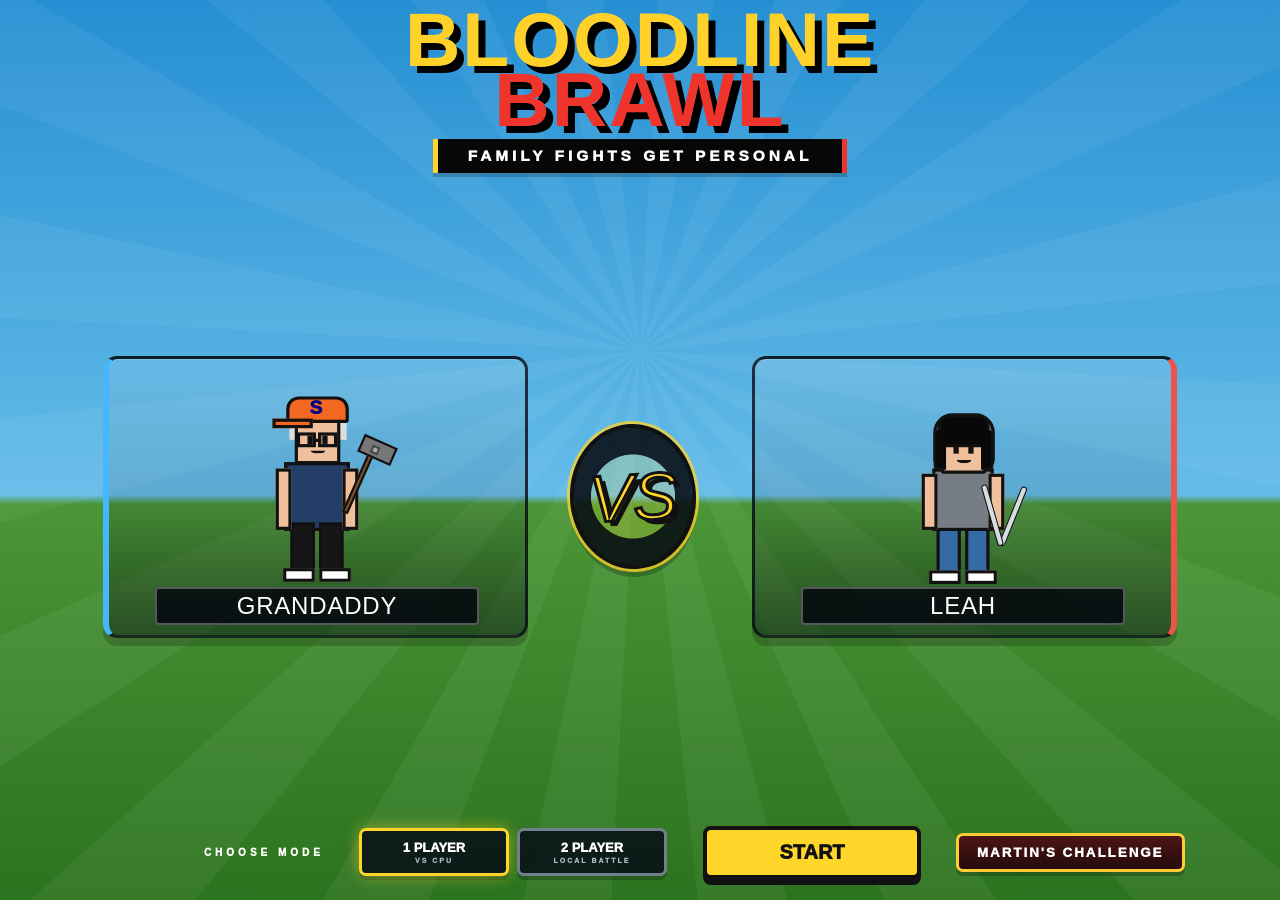
==== commit 4d10032c: "Refresh Martin challenge UI on live page" ====
--- a/index.html
+++ b/index.html
@@ -994,7 +994,7 @@
 
 <script src="script.js?v=3"></script>
 <script src="game-updates.js?v=3"></script>
-<script src="map-live-loader.js?v=2"></script>
+<script src="map-live-loader.js?v=3"></script>
 
 </body>
 </html>
